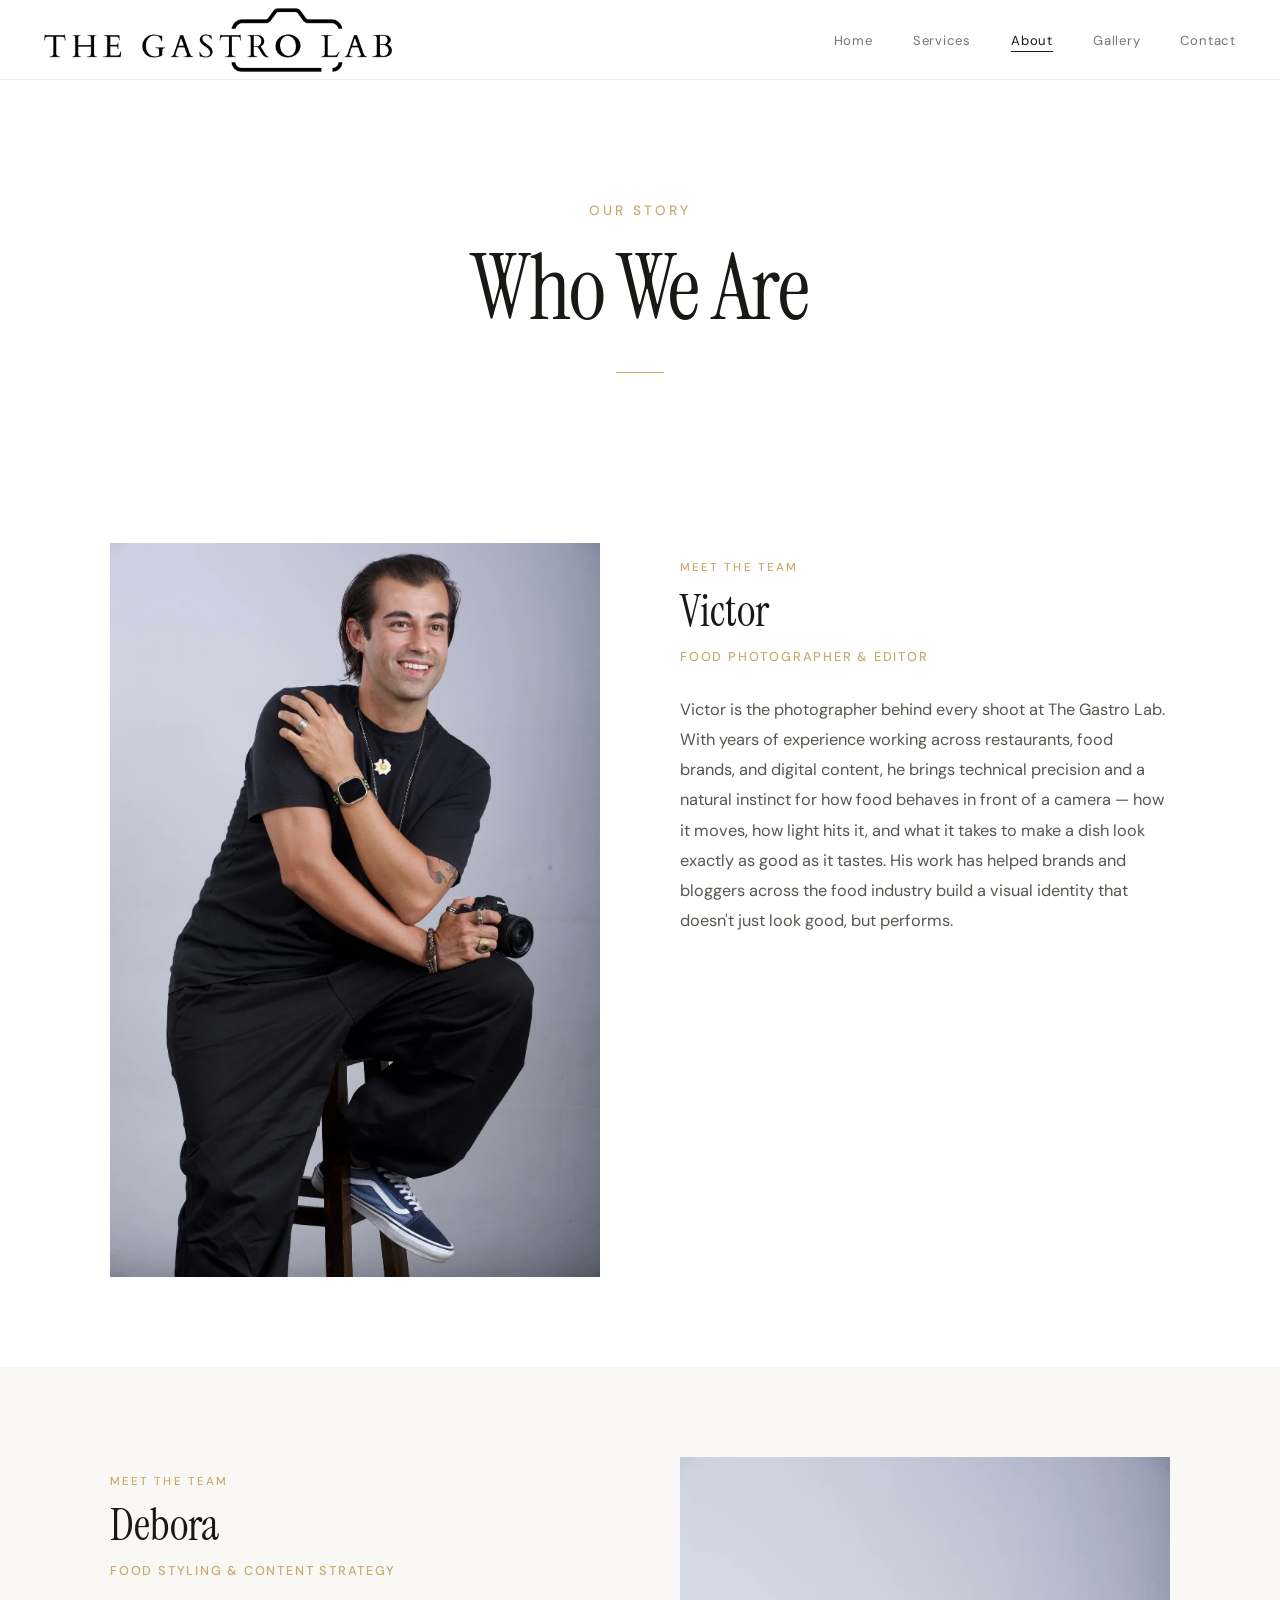
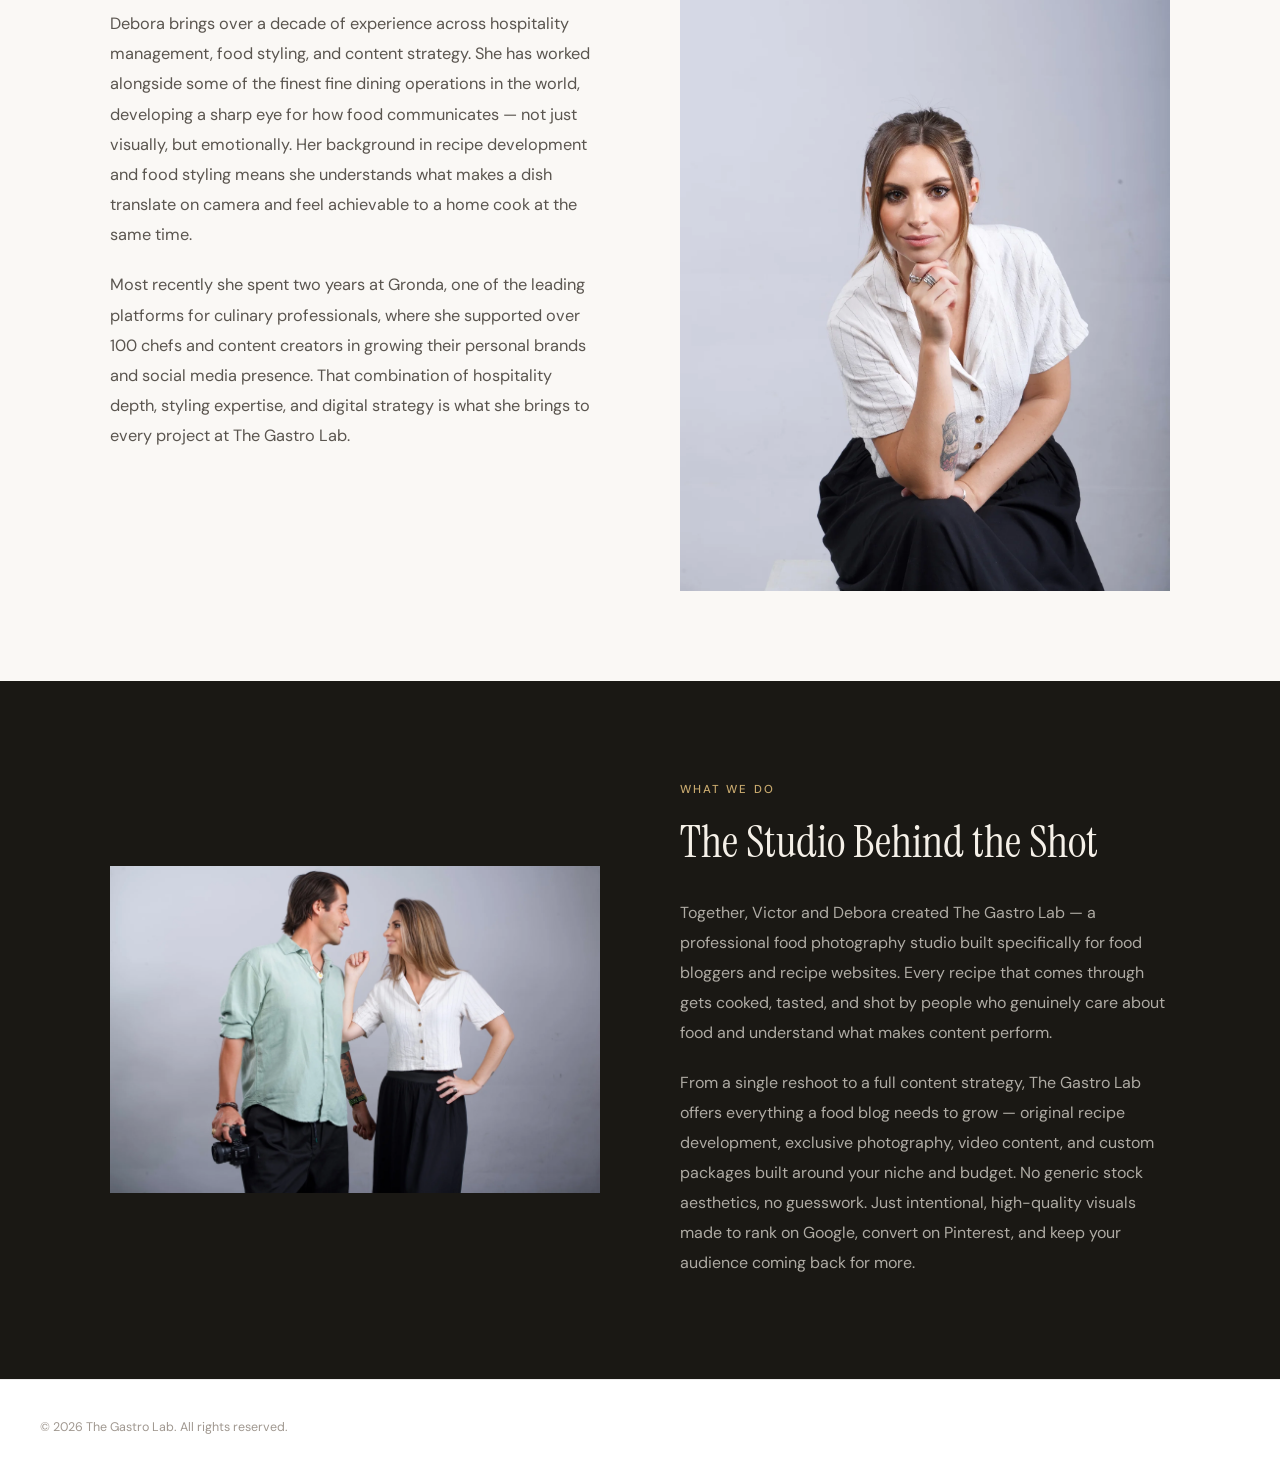
==== about.html @ 2f60ad84 "first deploy" ====
<!DOCTYPE html>
<html lang="en">
<head>
  <meta charset="UTF-8">
  <meta name="viewport" content="width=device-width, initial-scale=1.0">
  <title>About — The Gastro Lab</title>
  <meta name="description" content="Victor and Debora — the creative duo behind The Gastro Lab. Professional food photography and content strategy for food bloggers.">
  <link rel="preconnect" href="https://fonts.googleapis.com">
  <link rel="preconnect" href="https://fonts.gstatic.com" crossorigin>
  <link href="https://fonts.googleapis.com/css2?family=Instrument+Serif:ital@0;1&family=DM+Sans:opsz,wght@9..40,300;9..40,400;9..40,500&display=swap" rel="stylesheet">
  <link rel="stylesheet" href="styles.css">
  <style>
    /* ── ABOUT PAGE OVERRIDES ── */
    body.page-about { background: #ffffff; }

    body.page-about nav {
      background: #ffffff;
      border-bottom-color: rgba(26,24,20,0.07);
    }
    body.page-about nav.scrolled { box-shadow: 0 2px 16px rgba(26,24,20,0.07); }
    body.page-about .nav-logo-img        { filter: brightness(0); }
    body.page-about .nav-links a         { color: rgba(26,24,20,0.6); }
    body.page-about .nav-links a:hover,
    body.page-about .nav-links a.active  { color: #1a1814; }
    body.page-about .nav-links a::after  { background: #1a1814; }
    body.page-about .nav-toggle span     { background: #1a1814; }

    @media (max-width: 768px) {
      body.page-about .nav-links.open { background: rgba(10,10,10,0.97); }
      body.page-about .nav-links.open a { color: rgba(245,240,232,0.8); }
      body.page-about .nav-links.open a:hover,
      body.page-about .nav-links.open a.active { color: #fff; }
    }

    /* ── PAGE TITLE ── */
    .about-hero-section {
      padding: 120px 28px 80px;
      background: #ffffff;
      text-align: center;
    }
    .about-hero-section .label {
      font-size: 0.85rem;
      letter-spacing: 0.22em;
      margin-bottom: 20px;
      display: block;
    }
    .about-hero-section h1 {
      font-size: clamp(3.2rem, 7vw, 6rem);
      color: #1a1814;
      line-height: 1.05;
      letter-spacing: -0.02em;
    }
    .about-hero-divider {
      width: 48px;
      height: 1px;
      background: var(--gold);
      margin: 36px auto 0;
    }

    /* ── BIO SECTIONS ── */
    .bio-section {
      padding: 90px 28px;
      background: #ffffff;
    }
    .bio-section--alt { background: #faf8f5; }

    .bio-inner {
      max-width: 1060px;
      margin: 0 auto;
      display: grid;
      grid-template-columns: 1fr 1fr;
      gap: 80px;
      align-items: start;
    }
    .bio-inner--rev .bio-img  { order: 2; }
    .bio-inner--rev .bio-text { order: 1; }

    /* Image: natural aspect ratio, no forced height */
    .bio-img { position: relative; }
    .bio-img img {
      width: 100%;
      height: auto;
      display: block;
      object-fit: contain;
    }
    .bio-img-accent {
      position: absolute;
      bottom: -14px;
      right: -14px;
      width: 55%;
      height: 55%;
      border: 1px solid rgba(200,169,110,0.22);
      pointer-events: none;
      z-index: -1;
    }
    .bio-inner--rev .bio-img .bio-img-accent { right: auto; left: -14px; }

    /* Text */
    .bio-text { padding-top: 16px; }
    .bio-text .label { display: block; margin-bottom: 10px; }
    .bio-text h2 {
      font-size: clamp(2rem, 3.5vw, 3rem);
      color: #1a1814;
      margin-bottom: 10px;
      line-height: 1.1;
    }
    .bio-text .bio-role {
      font-size: 0.8rem;
      font-weight: 500;
      letter-spacing: 0.14em;
      text-transform: uppercase;
      color: var(--gold);
      margin-bottom: 28px;
      display: block;
    }
    .bio-text p {
      color: #5a554f;
      font-size: 1.02rem;
      line-height: 1.85;
    }
    .bio-text p + p { margin-top: 20px; }

    /* ── GASTRO LAB SECTION ── */
    .gastrolab-section {
      padding: 100px 28px;
      background: #1a1814;
    }
    .gastrolab-inner {
      max-width: 1060px;
      margin: 0 auto;
      display: grid;
      grid-template-columns: 1fr 1fr;
      gap: 80px;
      align-items: center;
    }
    .gastrolab-img img {
      width: 100%;
      height: auto;
      display: block;
      object-fit: contain;
    }
    .gastrolab-text .label {
      color: var(--gold);
      display: block;
      margin-bottom: 18px;
    }
    .gastrolab-text h2 {
      font-size: clamp(2rem, 3.5vw, 3rem);
      color: #f5f0e8;
      line-height: 1.12;
      margin-bottom: 30px;
    }
    .gastrolab-text p {
      color: rgba(245,240,232,0.68);
      font-size: 1rem;
      line-height: 1.88;
    }
    .gastrolab-text p + p { margin-top: 20px; }

    /* Footer on white page */
    body.page-about footer {
      background: #ffffff;
      border-top-color: rgba(26,24,20,0.08);
    }
    body.page-about .footer-copy { color: #a09890; }
    body.page-about .footer-ig   { color: #8a7e72; }
    body.page-about .footer-ig:hover { color: var(--gold); }

    /* ── RESPONSIVE ── */
    @media (max-width: 900px) {
      .bio-inner { gap: 52px; }
      .gastrolab-inner { gap: 52px; }
    }
    @media (max-width: 768px) {
      .bio-inner,
      .bio-inner--rev,
      .gastrolab-inner {
        grid-template-columns: 1fr;
        gap: 36px;
      }
      .bio-inner--rev .bio-img  { order: unset; }
      .bio-inner--rev .bio-text { order: unset; }
      .bio-img-accent { display: none; }
      .bio-text { padding-top: 0; }
      .bio-section,
      .gastrolab-section { padding: 64px 28px; }
      .about-hero-section { padding: 90px 28px 60px; }
    }
  </style>
</head>
<body class="page-about">

  <!-- NAV -->
  <nav id="navbar">
    <a href="index.html" class="nav-logo"><img src="images/logo.webp" alt="The Gastro Lab" class="nav-logo-img"></a>
    <ul class="nav-links" id="navLinks">
      <li><a href="index.html">Home</a></li>
      <li><a href="services.html">Services</a></li>
      <li><a href="about.html" class="active">About</a></li>
      <li><a href="gallery.html">Gallery</a></li>
      <li><a href="index.html#contact">Contact</a></li>
    </ul>
    <button class="nav-toggle" id="navToggle" aria-label="Open menu">
      <span></span><span></span><span></span>
    </button>
  </nav>

  <!-- PAGE TITLE -->
  <section class="about-hero-section">
    <span class="label">Our Story</span>
    <h1>Who We Are</h1>
    <div class="about-hero-divider"></div>
  </section>

  <!-- VICTOR -->
  <section class="bio-section">
    <div class="bio-inner">
      <div class="bio-img">
        <img
          src="images/victor1.webp"
          alt="Victor — food photographer and editor at The Gastro Lab"
          loading="lazy"
        >
        <div class="bio-img-accent"></div>
      </div>
      <div class="bio-text">
        <span class="label">Meet the team</span>
        <h2>Victor</h2>
        <span class="bio-role">Food Photographer &amp; Editor</span>
        <p>Victor is the photographer behind every shoot at The Gastro Lab. With years of experience working across restaurants, food brands, and digital content, he brings technical precision and a natural instinct for how food behaves in front of a camera — how it moves, how light hits it, and what it takes to make a dish look exactly as good as it tastes. His work has helped brands and bloggers across the food industry build a visual identity that doesn't just look good, but performs.</p>
      </div>
    </div>
  </section>

  <!-- DEBORA -->
  <section class="bio-section bio-section--alt">
    <div class="bio-inner bio-inner--rev">
      <div class="bio-img">
        <img
          src="images/debora1.webp"
          alt="Debora — food styling and content strategy at The Gastro Lab"
          loading="lazy"
        >
        <div class="bio-img-accent"></div>
      </div>
      <div class="bio-text">
        <span class="label">Meet the team</span>
        <h2>Debora</h2>
        <span class="bio-role">Food Styling &amp; Content Strategy</span>
        <p>Debora brings over a decade of experience across hospitality management, food styling, and content strategy. She has worked alongside some of the finest fine dining operations in the world, developing a sharp eye for how food communicates — not just visually, but emotionally. Her background in recipe development and food styling means she understands what makes a dish translate on camera and feel achievable to a home cook at the same time.</p>
        <p>Most recently she spent two years at Gronda, one of the leading platforms for culinary professionals, where she supported over 100 chefs and content creators in growing their personal brands and social media presence. That combination of hospitality depth, styling expertise, and digital strategy is what she brings to every project at The Gastro Lab.</p>
      </div>
    </div>
  </section>

  <!-- WHAT IS THE GASTRO LAB -->
  <section class="gastrolab-section">
    <div class="gastrolab-inner">
      <div class="gastrolab-img">
        <img
          src="images/duo.webp"
          alt="Victor and Debora — The Gastro Lab"
          loading="lazy"
        >
      </div>
      <div class="gastrolab-text">
        <span class="label">What We Do</span>
        <h2>The Studio Behind the Shot</h2>
        <p>Together, Victor and Debora created The Gastro Lab — a professional food photography studio built specifically for food bloggers and recipe websites. Every recipe that comes through gets cooked, tasted, and shot by people who genuinely care about food and understand what makes content perform.</p>
        <p>From a single reshoot to a full content strategy, The Gastro Lab offers everything a food blog needs to grow — original recipe development, exclusive photography, video content, and custom packages built around your niche and budget. No generic stock aesthetics, no guesswork. Just intentional, high-quality visuals made to rank on Google, convert on Pinterest, and keep your audience coming back for more.</p>
      </div>
    </div>
  </section>

  <!-- FOOTER -->
  <footer>
    <div class="footer-inner">
      <p class="footer-copy">© 2026 The Gastro Lab. All rights reserved.</p>
    </div>
  </footer>

  <script src="main.js"></script>
</body>
</html>
---- styles.css ----
/* ============================================
   THE GASTRO LAB — STYLESHEET
   ============================================ */

/* — VARIABLES — */
:root {
  --bg-primary:   #0a0a0a;
  --bg-secondary: #111111;
  --bg-card:      #161616;
  --bg-card-h:    #1c1c1c;
  --text:         #f5f0e8;
  --text-muted:   #9a9485;
  --text-dim:     #5a554f;
  --gold:         #C8A96E;
  --gold-light:   #d4b87a;
  --gold-glow:    rgba(200,169,110,0.25);
  --border:       rgba(200,169,110,0.12);
  --border-mid:   rgba(200,169,110,0.3);
  --overlay:      rgba(10,10,10,0.62);
  --max-w:        1200px;
  --ease:         0.28s ease;
  --ease-slow:    0.55s ease;
}

/* — RESET — */
*,*::before,*::after { box-sizing: border-box; margin: 0; padding: 0; }
html { scroll-behavior: smooth; font-size: 16px; }
body {
  background: var(--bg-primary);
  color: var(--text);
  font-family: 'DM Sans', sans-serif;
  line-height: 1.6;
  -webkit-font-smoothing: antialiased;
  overflow-x: hidden;
}
img { display: block; max-width: 100%; }
a { color: inherit; text-decoration: none; }
ul { list-style: none; }
button { font-family: inherit; cursor: pointer; border: none; background: none; }

/* — TYPOGRAPHY — */
h1,h2,h3,h4 { font-family: 'Instrument Serif', serif; font-weight: 400; line-height: 1.15; }
h1 { font-size: clamp(2.6rem, 6vw, 5.2rem); }
h2 { font-size: clamp(2rem,   4vw, 3.6rem); }
h3 { font-size: clamp(1.5rem, 2.8vw, 2.2rem); }
h4 { font-size: clamp(1.15rem,1.8vw, 1.45rem); }
p  { color: var(--text-muted); line-height: 1.78; }

.label {
  font-family: 'DM Sans', sans-serif;
  font-size: 0.72rem;
  font-weight: 500;
  letter-spacing: 0.18em;
  text-transform: uppercase;
  color: var(--gold);
}

/* — LAYOUT — */
.container { max-width: var(--max-w); margin: 0 auto; padding: 0 28px; }
section { position: relative; }

/* — NAVIGATION — */
nav {
  position: sticky;
  top: 0;
  z-index: 200;
  padding: 0 44px;
  height: 80px;
  display: flex;
  align-items: center;
  justify-content: space-between;
  background: var(--bg-primary);
  border-bottom: 1px solid var(--border);
  transition: background var(--ease), box-shadow var(--ease);
}
nav.scrolled {
  box-shadow: 0 2px 24px rgba(0,0,0,0.18);
}

/* Light nav on homepage */
body.page-home nav {
  background: #fafaf8;
  border-bottom-color: rgba(26,24,20,0.07);
}
body.page-home nav.scrolled {
  box-shadow: 0 2px 16px rgba(26,24,20,0.07);
}

.nav-logo { z-index: 201; display: flex; align-items: center; }
.nav-logo-img {
  height: 64px;
  width: auto;
  display: block;
  filter: brightness(0) invert(1);
  transition: opacity var(--ease);
}
.nav-logo:hover .nav-logo-img { opacity: 0.75; }

/* Homepage: logo is dark (black) on light background */
body.page-home .nav-logo-img { filter: brightness(0); }

.nav-links {
  display: flex;
  align-items: center;
  gap: 40px;
}
.nav-links a {
  font-size: 0.82rem;
  font-weight: 400;
  letter-spacing: 0.06em;
  color: rgba(245,240,232,0.75);
  transition: color var(--ease);
  position: relative;
}
.nav-links a::after {
  content: '';
  position: absolute;
  bottom: -3px; left: 0;
  width: 0; height: 1px;
  background: var(--gold);
  transition: width var(--ease);
}
.nav-links a:hover,
.nav-links a.active { color: var(--text); }
.nav-links a:hover::after,
.nav-links a.active::after { width: 100%; }

/* Homepage nav links — dark text */
body.page-home .nav-links a          { color: rgba(26,24,20,0.6); }
body.page-home .nav-links a:hover,
body.page-home .nav-links a.active   { color: #1a1814; }
body.page-home .nav-links a::after   { background: #1a1814; }
body.page-home .nav-toggle span      { background: #1a1814; }

.nav-toggle {
  display: none;
  flex-direction: column;
  gap: 5px;
  z-index: 201;
  padding: 4px;
}
.nav-toggle span {
  display: block;
  width: 22px; height: 1.5px;
  background: var(--text);
  transition: var(--ease);
  transform-origin: center;
}
.nav-toggle.open span:nth-child(1) { transform: translateY(6.5px) rotate(45deg); }
.nav-toggle.open span:nth-child(2) { opacity: 0; transform: scaleX(0); }
.nav-toggle.open span:nth-child(3) { transform: translateY(-6.5px) rotate(-45deg); }

/* — BUTTONS — */
.btn {
  display: inline-block;
  padding: 14px 34px;
  font-family: 'DM Sans', sans-serif;
  font-size: 0.85rem;
  font-weight: 500;
  letter-spacing: 0.06em;
  border: 1px solid transparent;
  transition: all var(--ease);
  cursor: pointer;
  white-space: nowrap;
}
.btn-gold {
  background: var(--gold);
  color: var(--bg-primary);
  border-color: var(--gold);
}
.btn-gold:hover {
  background: var(--gold-light);
  border-color: var(--gold-light);
  box-shadow: 0 0 28px var(--gold-glow);
}
.btn-outline {
  background: transparent;
  color: var(--text);
  border-color: rgba(245,240,232,0.35);
}
.btn-outline:hover {
  border-color: var(--gold);
  color: var(--gold);
  box-shadow: 0 0 28px var(--gold-glow);
}

/* — FOOTER — */
footer {
  background: var(--bg-primary);
  border-top: 1px solid var(--border);
  padding: 36px 28px;
}
.footer-inner {
  max-width: var(--max-w);
  margin: 0 auto;
  display: flex;
  align-items: center;
  justify-content: space-between;
  flex-wrap: wrap;
  gap: 12px;
}
.footer-copy { font-size: 0.78rem; color: var(--text-dim); }
.footer-ig {
  font-size: 0.78rem;
  color: var(--text-muted);
  letter-spacing: 0.04em;
  transition: color var(--ease);
}
.footer-ig:hover { color: var(--gold); }

/* — HERO — */
.hero {
  height: 100vh;
  min-height: 620px;
  display: flex;
  align-items: center;
  justify-content: center;
  text-align: center;
  overflow: hidden;
}
.hero--short  { height: 62vh; min-height: 420px; }
.hero--medium { height: 74vh; min-height: 520px; }

.hero-bg {
  position: absolute;
  inset: 0;
  background: #1a1410 center/cover no-repeat;
  z-index: 0;
}
.hero-overlay {
  position: absolute;
  inset: 0;
  background: linear-gradient(
    180deg,
    rgba(10,10,10,0.38) 0%,
    rgba(10,10,10,0.58) 50%,
    rgba(10,10,10,0.82) 100%
  );
  z-index: 1;
}
/* Subtle film grain */
.hero-overlay::after {
  content: '';
  position: absolute;
  inset: 0;
  background-image: url("data:image/svg+xml,%3Csvg viewBox='0 0 256 256' xmlns='http://www.w3.org/2000/svg'%3E%3Cfilter id='n'%3E%3CfeTurbulence type='fractalNoise' baseFrequency='0.9' numOctaves='4' stitchTiles='stitch'/%3E%3C/filter%3E%3Crect width='100%25' height='100%25' filter='url(%23n)' opacity='0.04'/%3E%3C/svg%3E");
  background-size: 200px;
  opacity: 0.35;
  pointer-events: none;
}
.hero-content {
  position: relative;
  z-index: 2;
  max-width: 820px;
  padding: 0 28px;
}
.hero-content .label { margin-bottom: 22px; }
.hero-content h1 { color: var(--text); margin-bottom: 22px; }
.hero-subhead {
  font-size: clamp(1rem, 2.2vw, 1.18rem);
  color: rgba(245,240,232,0.72);
  max-width: 560px;
  margin: 0 auto 44px;
  line-height: 1.72;
}
.hero-btns {
  display: flex;
  gap: 16px;
  justify-content: center;
  flex-wrap: wrap;
}

/* Hero animations */
@keyframes fadeUp {
  from { opacity: 0; transform: translateY(22px); }
  to   { opacity: 1; transform: translateY(0); }
}
.hero-content .label   { animation: fadeUp 0.75s ease both; }
.hero-content h1       { animation: fadeUp 0.75s ease 0.14s both; }
.hero-subhead          { animation: fadeUp 0.75s ease 0.28s both; }
.hero-btns             { animation: fadeUp 0.75s ease 0.42s both; }

/* — HERO SPLIT (homepage) — */
.hero-split {
  display: grid;
  grid-template-columns: 1fr 1fr;
  background: #fafaf8;
  height: 100vh;
  min-height: 660px;
  text-align: left;
  align-items: stretch;
}

/* Override base hero flex centering for split layout */
.hero-split .hero-left {
  display: flex;
  align-items: center;
  padding: 120px 56px 80px 64px;
  position: relative;
}

.hero-left-inner {
  max-width: 500px;
}

.hero-split .hero-label {
  color: var(--gold);
  margin-bottom: 20px;
  animation: fadeUp 0.7s ease both;
}

.hero-split .hero-headline {
  color: #1a1814;
  font-size: clamp(2.2rem, 4vw, 4rem);
  line-height: 1.08;
  letter-spacing: -0.01em;
  margin-bottom: 26px;
  animation: fadeUp 0.7s ease 0.12s both;
}

.hero-split .hero-subhead {
  font-size: clamp(0.875rem, 1.4vw, 1rem);
  color: #6b6660;
  max-width: unset;
  margin: 0 0 44px;
  line-height: 1.8;
  animation: fadeUp 0.7s ease 0.24s both;
}

.hero-split .hero-btns {
  justify-content: flex-start;
  align-items: center;
  gap: 14px;
  animation: fadeUp 0.7s ease 0.36s both;
}

/* Buttons for light hero */
.btn-dark {
  background: #1a1814;
  color: #fafaf8;
  border: 1px solid #1a1814;
  padding: 14px 32px;
  font-family: 'DM Sans', sans-serif;
  font-size: 0.85rem;
  font-weight: 500;
  letter-spacing: 0.06em;
  display: inline-block;
  transition: background var(--ease), border-color var(--ease), box-shadow var(--ease);
  white-space: nowrap;
}
.btn-dark:hover {
  background: #2e2a25;
  border-color: #2e2a25;
  box-shadow: 0 6px 24px rgba(26,24,20,0.18);
}

.btn-dark-outline {
  background: transparent;
  color: #1a1814;
  border: 1px solid rgba(26,24,20,0.4);
  padding: 14px 32px;
  font-family: 'DM Sans', sans-serif;
  font-size: 0.85rem;
  font-weight: 500;
  letter-spacing: 0.06em;
  display: inline-block;
  transition: border-color var(--ease), color var(--ease);
  white-space: nowrap;
}
.btn-dark-outline:hover {
  border-color: #1a1814;
  color: #1a1814;
}

.btn-text-link {
  font-family: 'DM Sans', sans-serif;
  font-size: 0.82rem;
  font-weight: 500;
  letter-spacing: 0.06em;
  color: #8a7e72;
  padding: 14px 4px;
  border-bottom: 1px solid rgba(138,126,114,0.35);
  display: inline-block;
  transition: color var(--ease), border-color var(--ease);
  white-space: nowrap;
}
.btn-text-link:hover {
  color: #1a1814;
  border-color: #1a1814;
}

/* Image grid — right side */
.hero-right {
  position: relative;
  overflow: hidden;
  height: 100%;
}

.hero-img-grid {
  display: grid;
  grid-template-columns: 1fr 1fr;
  grid-template-rows: 1fr 1fr;
  gap: 5px;
  height: 100%;
  width: 100%;
  background: #fafaf8;
}

.hero-img-cell {
  overflow: hidden;
  background: #ede9e3;
  animation: heroImgIn 0.9s ease calc(0.1s + var(--i) * 0.1s) both;
}

.hero-img-cell img {
  width: 100%;
  height: 100%;
  object-fit: cover;
  transition: transform 0.8s cubic-bezier(0.25, 0.46, 0.45, 0.94);
  display: block;
}
.hero-img-cell:hover img { transform: scale(1.04); }

@keyframes heroImgIn {
  from { opacity: 0; transform: scale(1.04); }
  to   { opacity: 1; transform: scale(1); }
}

/* Nav on light hero — keep text readable */

/* — SECTION HEADER — */
.section-header {
  text-align: center;
  margin-bottom: 64px;
}
.section-header .label { margin-bottom: 14px; }
.section-header h2 { color: var(--text); }

/* — SERVICES PREVIEW (index) — */
.services-preview {
  padding: 100px 28px;
  background: var(--bg-secondary);
}
.services-grid {
  max-width: var(--max-w);
  margin: 0 auto;
  display: grid;
  grid-template-columns: repeat(4, 1fr);
  gap: 1px;
  background: var(--border);
  border: 1px solid var(--border);
}
.svc-card {
  background: var(--bg-card);
  padding: 40px 30px;
  border-top: 2px solid var(--gold);
  display: flex;
  flex-direction: column;
  transition: background var(--ease), box-shadow var(--ease);
}
.svc-card:hover {
  background: var(--bg-card-h);
  box-shadow: inset 0 0 40px rgba(200,169,110,0.04), 0 0 40px rgba(200,169,110,0.06);
}
.svc-icon { width: 38px; height: 38px; color: var(--gold); margin-bottom: 26px; flex-shrink: 0; }
.svc-card h4 { color: var(--text); margin-bottom: 12px; }
.svc-card p  { font-size: 0.88rem; flex-grow: 1; margin-bottom: 20px; }
.svc-card-link {
  display: inline-block;
  font-size: 0.75rem;
  font-weight: 500;
  letter-spacing: 0.1em;
  text-transform: uppercase;
  color: var(--gold);
  border-bottom: 1px solid rgba(200,169,110,0.35);
  padding-bottom: 3px;
  margin-top: auto;
  transition: border-color var(--ease), letter-spacing var(--ease);
}
.svc-card-link:hover {
  border-color: var(--gold);
  letter-spacing: 0.16em;
}
body.page-home .svc-card-link { color: var(--gold); border-bottom-color: rgba(200,169,110,0.35); }
.svc-price {
  font-size: 0.72rem;
  font-weight: 600;
  letter-spacing: 0.12em;
  text-transform: uppercase;
  color: var(--gold);
  border-top: 1px solid var(--border);
  padding-top: 20px;
  margin-top: auto;
}

/* — PORTFOLIO STRIP — */
.portfolio-section {
  padding: 90px 0;
  background: var(--bg-primary);
}
.portfolio-section .section-header { padding: 0 28px; margin-bottom: 44px; }
.portfolio-strip {
  display: flex;
  gap: 10px;
  overflow-x: auto;
  scroll-snap-type: x mandatory;
  scrollbar-width: none;
  -ms-overflow-style: none;
  padding: 0 28px 4px;
  cursor: grab;
  touch-action: pan-x;
  -webkit-overflow-scrolling: touch;
}
.portfolio-strip::-webkit-scrollbar { display: none; }
.portfolio-strip.dragging { cursor: grabbing; user-select: none; }
.portfolio-item {
  flex: 0 0 auto;
  width: 290px;
  height: 406px;
  scroll-snap-align: start;
  overflow: hidden;
  background: var(--bg-card);
}
.portfolio-item img {
  width: 100%; height: 100%;
  object-fit: cover;
  transition: transform var(--ease-slow);
}
.portfolio-item:hover img { transform: scale(1.05); }

/* — BLOG / SUBSTACK SECTION — */
.blog-section {
  padding: 100px 28px;
  background: var(--bg-secondary);
}
.blog-grid {
  max-width: var(--max-w);
  margin: 0 auto;
  display: grid;
  grid-template-columns: repeat(3,1fr);
  gap: 24px;
}
.blog-card {
  background: var(--bg-card);
  border: 1px solid var(--border);
  overflow: hidden;
  transition: border-color var(--ease), box-shadow var(--ease), transform var(--ease);
}
.blog-card:hover {
  border-color: var(--border-mid);
  box-shadow: 0 12px 40px rgba(0,0,0,0.4);
  transform: translateY(-5px);
}
.blog-img {
  height: 210px;
  overflow: hidden;
  background: var(--bg-card);
}
.blog-img img { width: 100%; height: 100%; object-fit: cover; transition: transform var(--ease-slow); }
.blog-card:hover .blog-img img { transform: scale(1.05); }
.blog-body { padding: 26px; }
.blog-body .label { margin-bottom: 10px; }
.blog-body h4 { color: var(--text); margin-bottom: 12px; line-height: 1.4; }
.blog-body p  { font-size: 0.875rem; margin-bottom: 22px; }
.read-more {
  font-size: 0.82rem;
  font-weight: 500;
  color: var(--gold);
  letter-spacing: 0.04em;
  transition: letter-spacing var(--ease);
}
.read-more:hover { letter-spacing: 0.1em; }

/* — CONTACT SECTION — */
.contact-section {
  padding: 110px 28px;
  background: var(--bg-primary);
  border-top: 1px solid var(--border);
}
.contact-wrap {
  max-width: 620px;
  margin: 0 auto;
  text-align: center;
}
.contact-wrap h2  { color: var(--text); margin-bottom: 14px; }
.contact-wrap > p { margin-bottom: 52px; }
.contact-form { text-align: left; }
.form-row { margin-bottom: 20px; }
.form-row label {
  display: block;
  font-size: 0.72rem;
  font-weight: 500;
  letter-spacing: 0.14em;
  text-transform: uppercase;
  color: var(--text-muted);
  margin-bottom: 8px;
}
.form-row input,
.form-row select,
.form-row textarea {
  width: 100%;
  background: var(--bg-card);
  border: 1px solid var(--border);
  color: var(--text);
  font-family: 'DM Sans', sans-serif;
  font-size: 0.95rem;
  padding: 13px 16px;
  outline: none;
  -webkit-appearance: none;
  transition: border-color var(--ease), box-shadow var(--ease);
}
.form-row input::placeholder,
.form-row textarea::placeholder { color: var(--text-dim); }
.form-row input:focus,
.form-row select:focus,
.form-row textarea:focus {
  border-color: var(--gold);
  box-shadow: 0 0 0 3px var(--gold-glow);
}
.form-row select {
  cursor: pointer;
  background-image: url("data:image/svg+xml,%3Csvg xmlns='http://www.w3.org/2000/svg' width='12' height='7' viewBox='0 0 12 7'%3E%3Cpath d='M1 1l5 5 5-5' stroke='%23C8A96E' stroke-width='1.5' fill='none' stroke-linecap='round' stroke-linejoin='round'/%3E%3C/svg%3E");
  background-repeat: no-repeat;
  background-position: right 16px center;
  padding-right: 44px;
}
.form-row select option { background: var(--bg-card); }
.form-row textarea { resize: vertical; min-height: 140px; }
.btn-submit { width: 100%; padding: 16px; margin-top: 4px; }
.contact-email {
  margin-top: 30px;
  font-size: 0.78rem;
  color: var(--text-dim);
  letter-spacing: 0.06em;
}

/* — ABOUT INTRO — */
.about-intro {
  padding: 110px 28px;
  background: var(--bg-primary);
}
.about-grid {
  max-width: var(--max-w);
  margin: 0 auto;
  display: grid;
  grid-template-columns: 1fr 1fr;
  gap: 88px;
  align-items: center;
}
.about-img-wrap { position: relative; }
.about-img-wrap img { width: 100%; aspect-ratio: 3/4; object-fit: cover; }
.about-img-wrap::after {
  content: '';
  position: absolute;
  bottom: -18px; right: -18px;
  width: 70%; height: 70%;
  border: 1px solid var(--border);
  z-index: -1;
  pointer-events: none;
}
.about-text .label { margin-bottom: 14px; }
.about-text h3  { color: var(--text); margin-bottom: 24px; }
.about-text p   { font-size: 1.04rem; line-height: 1.82; }

/* — EXPERIENCE SECTION (about) — */
.experience-section {
  padding: 100px 28px;
  background: var(--bg-secondary);
}
.exp-grid {
  max-width: var(--max-w);
  margin: 0 auto;
  display: grid;
  grid-template-columns: repeat(3,1fr);
  gap: 32px;
}
.exp-item {
  padding: 44px 36px;
  border: 1px solid var(--border);
  transition: border-color var(--ease), box-shadow var(--ease);
}
.exp-item:hover {
  border-color: var(--border-mid);
  box-shadow: 0 0 40px rgba(200,169,110,0.06);
}
.exp-num {
  font-family: 'Instrument Serif', serif;
  font-size: 3.2rem;
  color: var(--gold);
  opacity: 0.75;
  line-height: 1;
  margin-bottom: 18px;
}
.exp-item h4 { color: var(--text); margin-bottom: 12px; }

/* — SERVICES PAGE: service sections — */
.service-section {
  padding: 100px 0;
  border-bottom: 1px solid var(--border);
  background: var(--bg-primary);
}
.service-section:nth-child(even) { background: var(--bg-secondary); }
.service-layout {
  max-width: var(--max-w);
  margin: 0 auto;
  padding: 0 28px;
  display: grid;
  grid-template-columns: 1fr 1fr;
  gap: 88px;
  align-items: center;
}
.service-layout--rev .svc-img  { order: 2; }
.service-layout--rev .svc-text { order: 1; }

.svc-img {
  overflow: hidden;
  background: var(--bg-card);
}
.svc-img img {
  width: 100%;
  aspect-ratio: 4/5;
  object-fit: cover;
  transition: transform var(--ease-slow);
}
.svc-img:hover img { transform: scale(1.03); }

.svc-badge {
  display: inline-block;
  font-size: 0.68rem;
  font-weight: 600;
  letter-spacing: 0.16em;
  text-transform: uppercase;
  color: var(--bg-primary);
  background: var(--gold);
  padding: 5px 12px;
  margin-bottom: 16px;
}
.svc-text .label { margin-bottom: 8px; }
.svc-text h3  { color: var(--text); margin-bottom: 22px; }
.svc-text > p { font-size: 1.04rem; line-height: 1.82; margin-bottom: 36px; }
.svc-includes-label {
  font-size: 0.72rem;
  font-weight: 500;
  letter-spacing: 0.14em;
  text-transform: uppercase;
  color: var(--text-muted);
  margin-bottom: 12px;
}
body.page-services .svc-includes-label { color: #8a7e72; }
.svc-includes { margin-bottom: 36px; }
.svc-includes li {
  font-size: 0.875rem;
  color: var(--text-muted);
  padding: 9px 0;
  border-bottom: 1px solid rgba(200,169,110,0.07);
  display: flex;
  align-items: center;
  gap: 12px;
}
.svc-includes li::before {
  content: '';
  width: 18px; height: 1px;
  background: var(--gold);
  flex-shrink: 0;
}
.svc-price-tag {
  font-size: 0.82rem;
  font-weight: 600;
  letter-spacing: 0.14em;
  text-transform: uppercase;
  color: var(--gold);
  padding: 20px 0;
  border-top: 1px solid var(--border);
  border-bottom: 1px solid var(--border);
}

/* ============================================
   SERVICES PAGE LIGHT THEME (body.page-services)
   ============================================ */
body.page-services { background: #fafaf8; }

body.page-services .svc-intro-section,
body.page-services .service-section,
body.page-services .how-section { background: #fafaf8; }

body.page-services .service-section:nth-child(even) { background: #f2efe9; }

/* Intro text */
body.page-services .svc-intro-lead  { color: #1a1814; }
body.page-services .svc-intro-sub   { color: #6b6660; }

/* Service layout text */
body.page-services .svc-text .label { color: var(--gold); }
body.page-services .svc-text h3     { color: #1a1814; }
body.page-services .svc-text > p    { color: #6b6660; }
body.page-services .svc-includes li { color: #6b6660; border-bottom-color: rgba(26,24,20,0.06); }
body.page-services .svc-includes li::before { background: var(--gold); }
body.page-services .svc-best-for    { color: #6b6660; }
body.page-services .svc-best-for strong { color: #1a1814; }
body.page-services .svc-badge       { background: var(--gold); color: #1a1814; }

/* How it works */
body.page-services .section-header h2  { color: #1a1814; }
body.page-services .section-header .label { color: var(--gold); }
body.page-services .how-grid           { background: rgba(26,24,20,0.05); border-color: rgba(26,24,20,0.05); }
body.page-services .how-step           { background: #ffffff; }
body.page-services .how-num            { color: var(--gold); opacity: 0.5; }
body.page-services .how-step h4        { color: #1a1814; }
body.page-services .how-step p         { color: #6b6660; }

/* CTA - keep dark for contrast */
body.page-services .cta-section { background: #1a1814; border-top-color: transparent; }
body.page-services .cta-section .label { color: var(--gold); }
body.page-services .cta-section h2  { color: #fafaf8; }
body.page-services .cta-body        { color: rgba(250,250,248,0.65); margin-bottom: 44px; }
.cta-btns { display: flex; gap: 16px; justify-content: center; flex-wrap: wrap; }
.cta-body { font-size: 1.05rem; line-height: 1.75; max-width: 480px; margin: 0 auto 44px; }

/* — SERVICES PAGE INTRO — */
.svc-intro-section {
  padding: 56px 28px 48px;
  background: var(--bg-primary);
  border-bottom: 1px solid var(--border);
}
.svc-intro-inner {
  max-width: 760px;
  margin: 0 auto;
  text-align: center;
}
.svc-intro-lead {
  font-family: 'Instrument Serif', serif;
  font-size: clamp(1.25rem, 2.2vw, 1.7rem);
  color: var(--text);
  line-height: 1.5;
  margin-bottom: 20px;
}
.svc-intro-sub {
  font-size: 1rem;
  color: var(--text-muted);
  line-height: 1.75;
}

/* Best for line */
.svc-best-for {
  font-size: 0.875rem;
  color: var(--text-muted);
  border-left: 2px solid var(--gold);
  padding-left: 14px;
  margin-bottom: 32px;
  line-height: 1.6;
}
.svc-best-for strong { color: var(--text); font-weight: 500; }

/* Remove price tags on services page */
.svc-price-tag { display: none; }

/* — HOW IT WORKS — */
.how-section {
  padding: 100px 28px;
  background: var(--bg-secondary);
}
.how-grid {
  max-width: var(--max-w);
  margin: 60px auto 0;
  display: grid;
  grid-template-columns: repeat(4,1fr);
  gap: 1px;
  background: var(--border);
  border: 1px solid var(--border);
}
.how-step {
  background: var(--bg-card);
  padding: 44px 32px;
}
.how-num {
  font-family: 'Instrument Serif', serif;
  font-size: 4.5rem;
  color: var(--gold);
  opacity: 0.22;
  line-height: 1;
  margin-bottom: 24px;
}
.how-step h4 { color: var(--text); font-size: 1.1rem; margin-bottom: 12px; }
.how-step p  { font-size: 0.875rem; }

/* — CTA SECTION — */
.cta-section {
  padding: 130px 28px;
  background: var(--bg-primary);
  border-top: 1px solid var(--border);
  text-align: center;
}
.cta-section h2 { color: var(--text); margin-bottom: 44px; }

/* — SUBSTACK SECTION — */
.substack-section {
  padding: 100px 28px;
  background: #fafaf8;
}
.substack-inner {
  max-width: var(--max-w);
  margin: 0 auto;
  display: grid;
  grid-template-columns: 1fr 1fr;
  gap: 80px;
  align-items: center;
}
.substack-text .label { margin-bottom: 18px; }
.substack-text h2 {
  color: #1a1814;
  font-size: clamp(1.7rem, 3vw, 2.8rem);
  margin-bottom: 20px;
  line-height: 1.15;
}
.substack-text > p {
  color: #6b6660;
  font-size: 1rem;
  margin-bottom: 36px;
  max-width: 400px;
}

/* Substack post card — matches the dark green aesthetic */
.substack-card {
  display: block;
  background: #2d4a3e;
  border-radius: 10px;
  padding: 40px 44px;
  text-decoration: none;
  transition: transform 0.28s ease, box-shadow 0.28s ease;
}
.substack-card:hover {
  transform: translateY(-4px);
  box-shadow: 0 20px 60px rgba(45,74,62,0.22);
}
.substack-card-title {
  font-family: 'Instrument Serif', serif;
  font-size: clamp(1.2rem, 2vw, 1.55rem);
  color: #ffffff;
  line-height: 1.3;
  margin-bottom: 20px;
}
.substack-card-excerpt {
  font-size: 0.9rem;
  color: rgba(255,255,255,0.72);
  line-height: 1.75;
  margin-bottom: 32px;
}
.substack-card-byline {
  font-size: 0.78rem;
  font-weight: 500;
  letter-spacing: 0.06em;
  color: rgba(255,255,255,0.5);
  text-transform: uppercase;
}

/* — COMMUNITY SECTION — */
.community-section {
  padding: 72px 28px;
  background: #f2efe9;
  border-top: 1px solid rgba(26,24,20,0.06);
  border-bottom: 1px solid rgba(26,24,20,0.06);
  text-align: center;
}
.community-inner {
  max-width: 580px;
  margin: 0 auto;
  display: flex;
  flex-direction: column;
  align-items: center;
  gap: 0;
}
.community-icon {
  width: 48px;
  height: 48px;
  color: var(--gold);
  margin-bottom: 20px;
}
.community-section .label { margin-bottom: 12px; }
.community-section h2 {
  color: #1a1814;
  font-size: clamp(1.6rem, 3vw, 2.4rem);
  margin-bottom: 18px;
}
.community-section p {
  color: #6b6660;
  font-size: 0.97rem;
  line-height: 1.78;
  max-width: 480px;
  margin-bottom: 36px;
}
.community-btn {
  font-size: 0.88rem;
  padding: 13px 36px;
}

/* ============================================
   HOMEPAGE LIGHT THEME  (body.page-home)
   ============================================ */

body.page-home .services-preview,
body.page-home .portfolio-section,
body.page-home .blog-section { background: #fafaf8; }

body.page-home .contact-section {
  background: #fafaf8;
  border-top-color: rgba(26,24,20,0.07);
}

/* Section headers */
body.page-home .section-header h2    { color: #1a1814; }
body.page-home .section-header .label { color: var(--gold); }

/* Services — 5 columns, white cards */
body.page-home .services-grid {
  grid-template-columns: repeat(5, 1fr);
  background: rgba(26,24,20,0.05);
  border-color: rgba(26,24,20,0.05);
}
body.page-home .svc-card {
  background: #ffffff;
  border-top: 2px solid var(--gold);
}
body.page-home .svc-card:hover {
  background: #faf7f2;
  box-shadow: 0 10px 40px rgba(26,24,20,0.06);
}
body.page-home .svc-card h4  { color: #1a1814; }
body.page-home .svc-card p   { color: #6b6660; }
body.page-home .svc-icon     { color: var(--gold); }
body.page-home .svc-price    { display: none; }

/* Portfolio strip */
body.page-home .portfolio-section .section-header h2 { color: #1a1814; }
body.page-home .portfolio-item { background: #e8e4df; }

/* Blog cards */
body.page-home .blog-card {
  background: #ffffff;
  border-color: rgba(26,24,20,0.06);
}
body.page-home .blog-card:hover {
  border-color: rgba(26,24,20,0.14);
  box-shadow: 0 8px 32px rgba(26,24,20,0.07);
}
body.page-home .blog-img         { background: #ede9e3; }
body.page-home .blog-body h4     { color: #1a1814; }
body.page-home .blog-body p      { color: #6b6660; }
body.page-home .blog-body .label { color: var(--gold); }

/* Contact form */
body.page-home .contact-wrap h2   { color: #1a1814; }
body.page-home .contact-wrap > p  { color: #6b6660; }
body.page-home .contact-section .label { color: var(--gold); }
body.page-home .form-row label    { color: #8a7e72; }
body.page-home .form-row input,
body.page-home .form-row select,
body.page-home .form-row textarea {
  background: #ffffff;
  border-color: rgba(26,24,20,0.12);
  color: #1a1814;
}
body.page-home .form-row input::placeholder,
body.page-home .form-row textarea::placeholder { color: #c0b9b0; }
body.page-home .form-row select option { background: #ffffff; color: #1a1814; }
body.page-home .form-row input:focus,
body.page-home .form-row select:focus,
body.page-home .form-row textarea:focus {
  border-color: var(--gold);
  box-shadow: 0 0 0 3px rgba(200,169,110,0.13);
}
body.page-home .btn-submit {
  background: #1a1814;
  color: #fafaf8;
  border-color: #1a1814;
}
body.page-home .btn-submit:hover {
  background: #2e2a25;
  border-color: #2e2a25;
  box-shadow: 0 4px 20px rgba(26,24,20,0.18);
}
body.page-home .contact-email { color: #aaa49c; }

/* — RESPONSIVE — */
@media (max-width: 1100px) {
  .hero-split .hero-left { padding: 120px 40px 80px 44px; }
}

@media (max-width: 1024px) {
  .services-grid { grid-template-columns: repeat(2,1fr); }
  .how-grid      { grid-template-columns: repeat(2,1fr); }
  .service-layout,
  .about-grid    { gap: 52px; }
  body.page-home .services-grid { grid-template-columns: repeat(3, 1fr); }
}

@media (max-width: 768px) {
  nav { padding: 0 24px; height: 68px; }

  .nav-toggle { display: flex; }
  .nav-links {
    display: none;
    position: fixed;
    inset: 0;
    background: rgba(10,10,10,0.97);
    flex-direction: column;
    align-items: center;
    justify-content: center;
    gap: 44px;
    z-index: 200;
  }
  .nav-links.open { display: flex; }
  .nav-links a { font-size: 1.35rem; }

  body.page-home .services-grid { grid-template-columns: repeat(2, 1fr); }

  /* Hero split stacks on mobile */
  .hero-split {
    grid-template-columns: 1fr;
    grid-template-rows: auto auto;
    height: auto;
    min-height: unset;
  }
  .hero-split .hero-left {
    padding: 110px 28px 52px;
    order: 1;
  }
  .hero-left-inner { max-width: 100%; }
  .hero-right {
    order: 2;
    height: 70vw;
    min-height: 320px;
  }
  .hero-split .hero-btns { gap: 12px; }

  .services-grid    { grid-template-columns: 1fr; }
  .blog-grid        { grid-template-columns: 1fr; }
  .exp-grid         { grid-template-columns: 1fr; }
  .about-grid       { grid-template-columns: 1fr; gap: 44px; }
  .about-img-wrap::after { display: none; }

  .service-layout {
    grid-template-columns: 1fr;
    gap: 40px;
    padding: 0 20px;
  }
  .service-layout--rev .svc-img  { order: unset; }
  .service-layout--rev .svc-text { order: unset; }

  .how-grid { grid-template-columns: 1fr; }

  .footer-inner { flex-direction: column; text-align: center; }
  .portfolio-item { width: 240px; height: 336px; }

  .substack-inner { grid-template-columns: 1fr; gap: 44px; }
  .substack-card { padding: 32px; }

  .services-preview,
  .portfolio-section,
  .substack-section,
  .contact-section,
  .about-intro,
  .experience-section,
  .service-section,
  .how-section,
  .cta-section { padding-top: 64px; padding-bottom: 64px; }
}

@media (max-width: 480px) {
  body.page-home .services-grid { grid-template-columns: 1fr; }
  .hero-btns { flex-direction: column; align-items: flex-start; }
  .hero-split .hero-btns { align-items: flex-start; }
  .btn { width: 100%; text-align: center; }
  .btn-dark, .btn-dark-outline { width: 100%; text-align: center; }
  .btn-text-link { width: auto; }
}
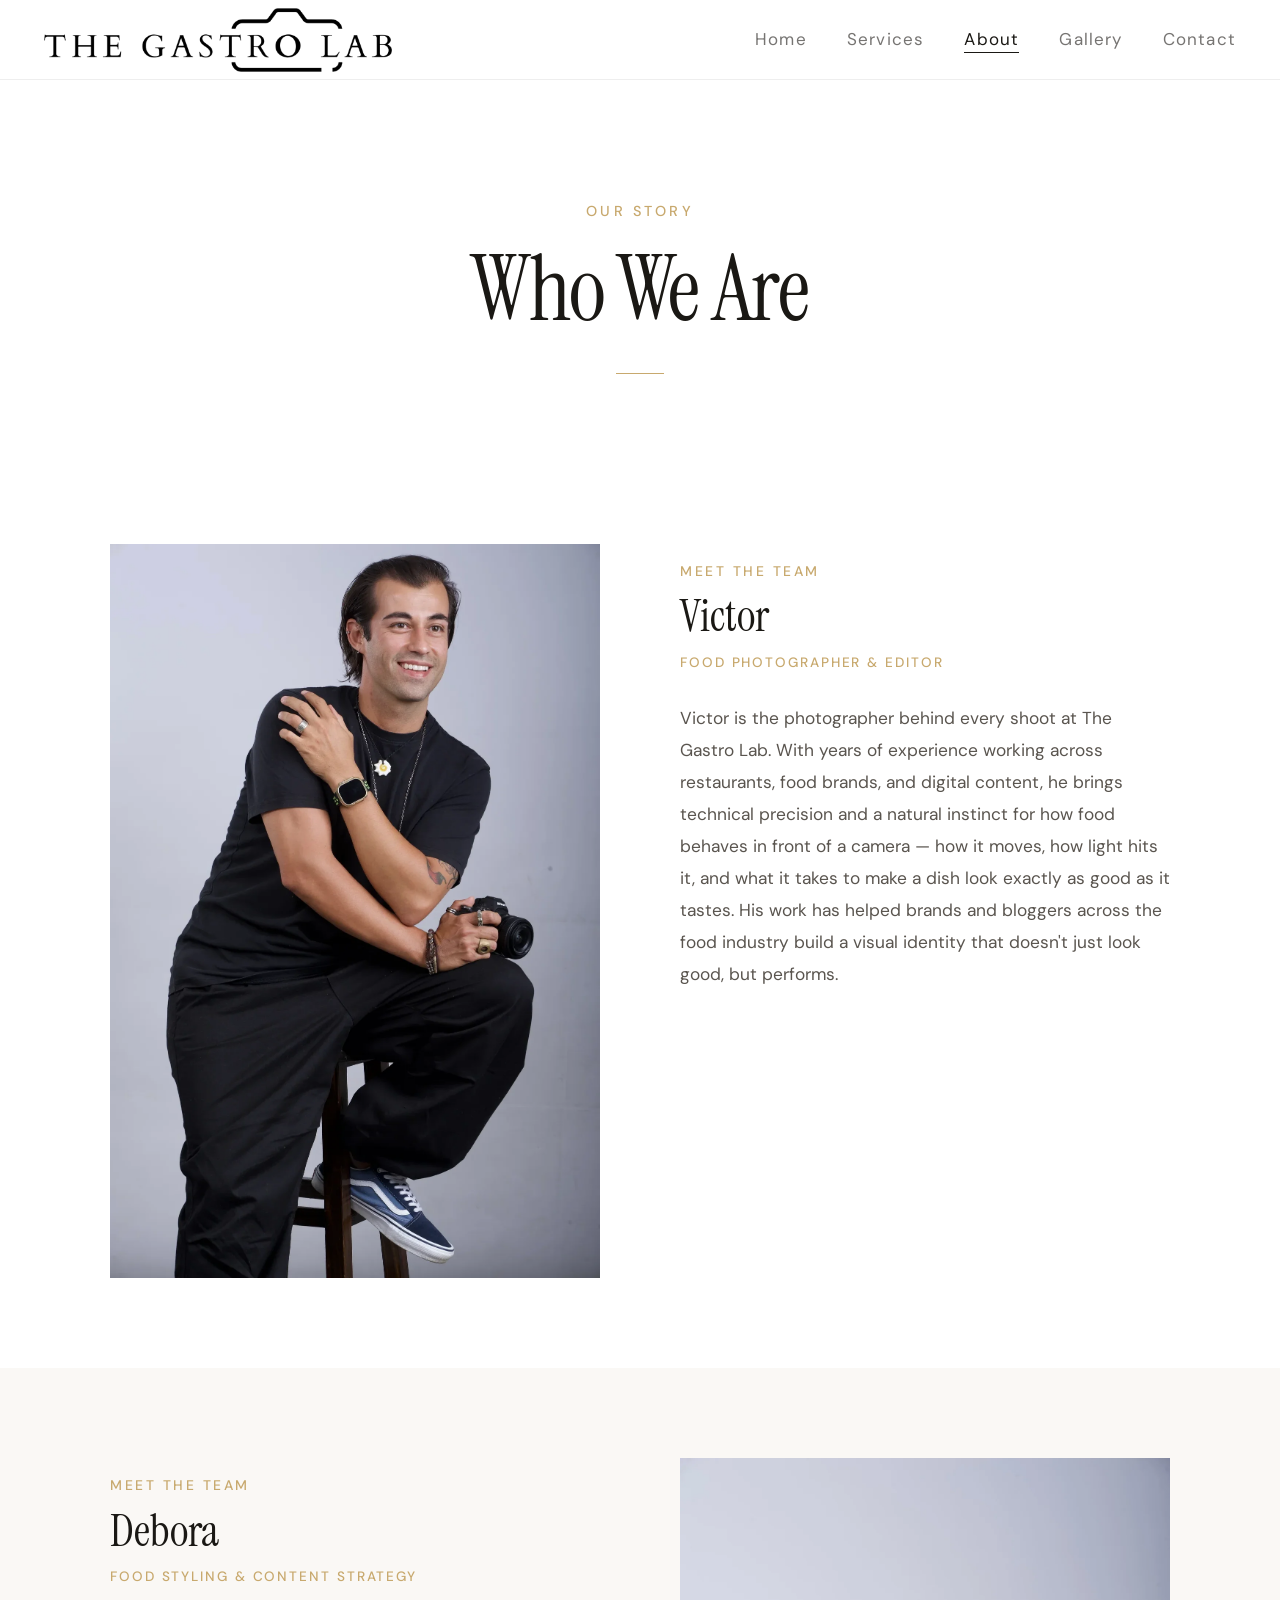
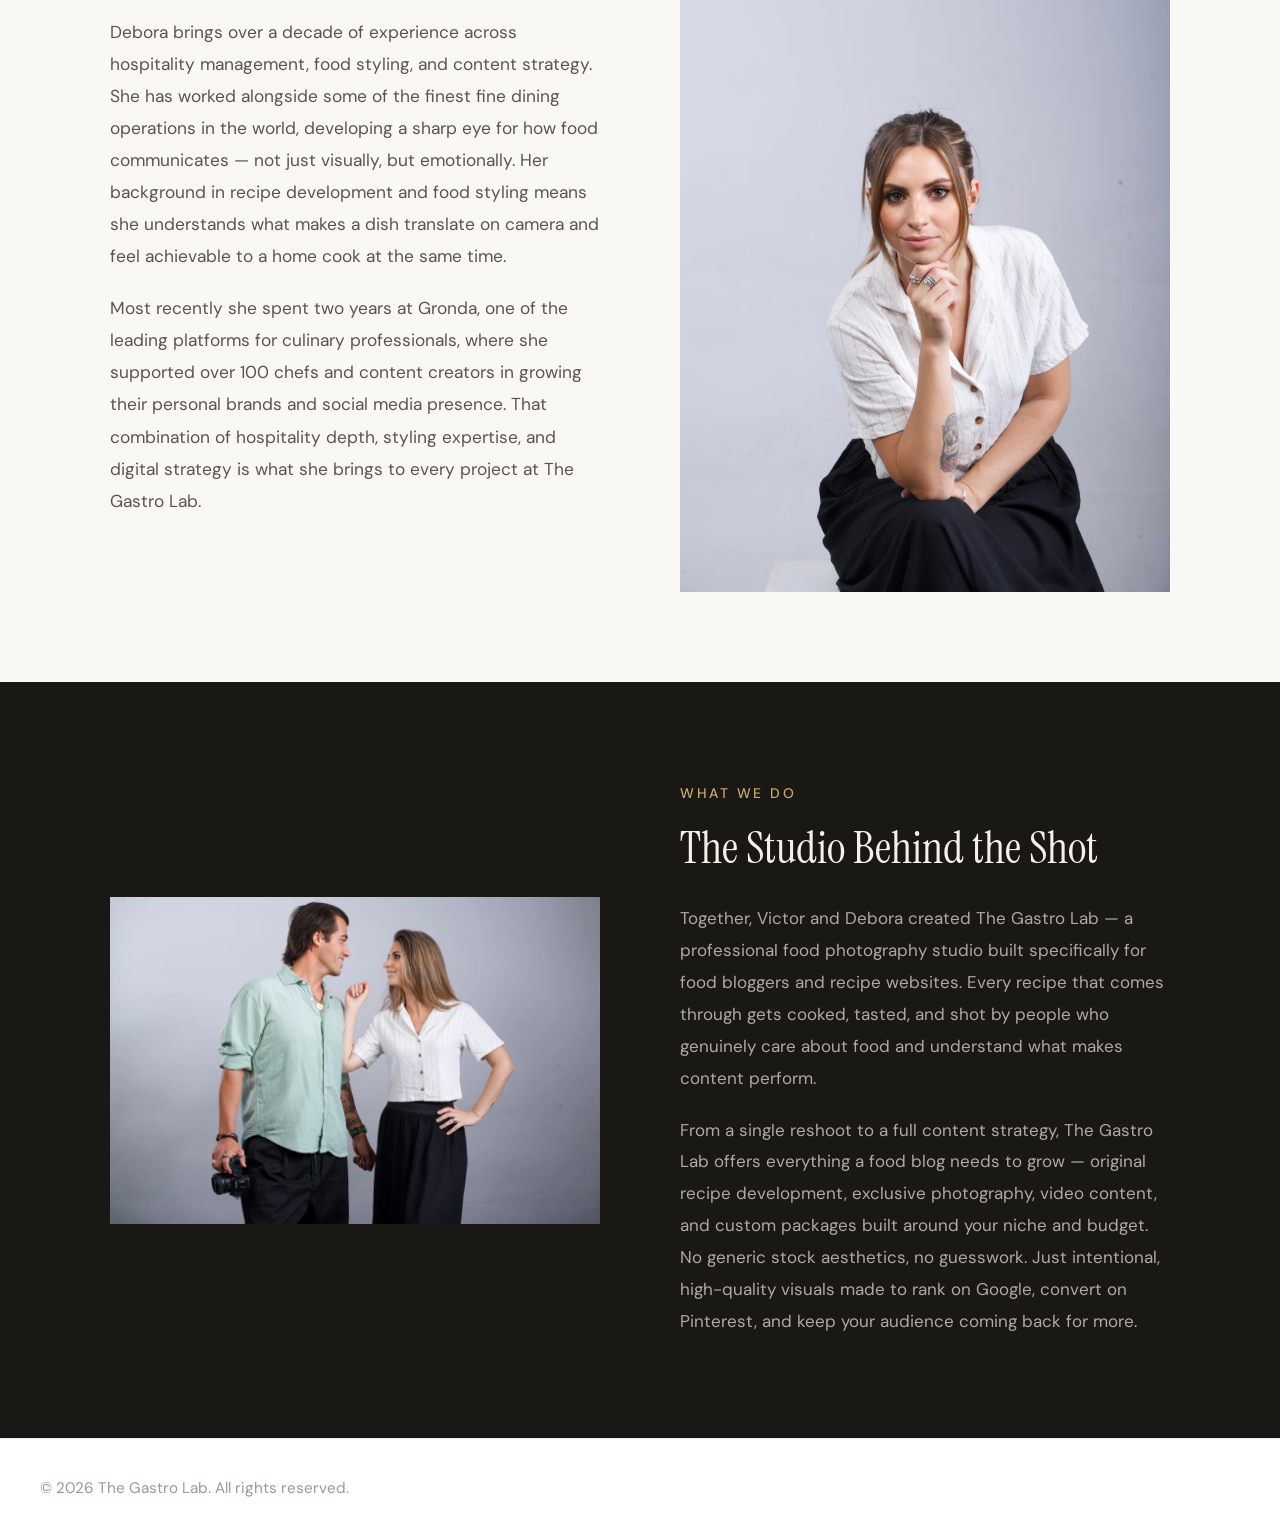
==== commit 4a005db2: "update Tue Apr 21 12:58:57 +07 2026" ====
--- a/about.html
+++ b/about.html
@@ -8,7 +8,7 @@
   <link rel="preconnect" href="https://fonts.googleapis.com">
   <link rel="preconnect" href="https://fonts.gstatic.com" crossorigin>
   <link href="https://fonts.googleapis.com/css2?family=Instrument+Serif:ital@0;1&family=DM+Sans:opsz,wght@9..40,300;9..40,400;9..40,500&display=swap" rel="stylesheet">
-  <link rel="stylesheet" href="styles.css">
+  <link rel="stylesheet" href="styles.css?v=2">
   <style>
     /* ── ABOUT PAGE OVERRIDES ── */
     body.page-about { background: #ffffff; }
--- a/styles.css
+++ b/styles.css
@@ -40,15 +40,15 @@
 
 /* — TYPOGRAPHY — */
 h1,h2,h3,h4 { font-family: 'Instrument Serif', serif; font-weight: 400; line-height: 1.15; }
-h1 { font-size: clamp(2.6rem, 6vw, 5.2rem); }
-h2 { font-size: clamp(2rem,   4vw, 3.6rem); }
-h3 { font-size: clamp(1.5rem, 2.8vw, 2.2rem); }
-h4 { font-size: clamp(1.15rem,1.8vw, 1.45rem); }
-p  { color: var(--text-muted); line-height: 1.78; }
+h1 { font-size: clamp(3.2rem, 6vw, 5.5rem); }
+h2 { font-size: clamp(2.4rem, 4vw, 4rem); }
+h3 { font-size: clamp(1.8rem, 3vw, 2.8rem); }
+h4 { font-size: clamp(1.3rem, 1.8vw, 1.7rem); }
+p  { color: var(--text-muted); line-height: 1.8; font-size: 1.08rem; }
 
 .label {
   font-family: 'DM Sans', sans-serif;
-  font-size: 0.72rem;
+  font-size: 0.82rem;
   font-weight: 500;
   letter-spacing: 0.18em;
   text-transform: uppercase;
@@ -1110,6 +1110,11 @@
   }
   .nav-links.open { display: flex; }
   .nav-links a { font-size: 1.35rem; }
+
+  /* Always show light text in the open mobile overlay, regardless of page theme */
+  .nav-links.open a                        { color: rgba(245,240,232,0.85) !important; }
+  .nav-links.open a:hover,
+  .nav-links.open a.active                 { color: #ffffff !important; }
 
   body.page-home .services-grid { grid-template-columns: repeat(2, 1fr); }
 
@@ -1173,3 +1178,59 @@
   .btn-dark, .btn-dark-outline { width: 100%; text-align: center; }
   .btn-text-link { width: auto; }
 }
+
+/* ── DESKTOP TYPOGRAPHY UPGRADE ── */
+@media (min-width: 769px) {
+  html { font-size: 17px; }
+
+  /* Nav */
+  .nav-links a { font-size: 1rem; letter-spacing: 0.07em; }
+
+  /* Hero */
+  .hero-content h1   { font-size: clamp(3.8rem, 6vw, 6rem); }
+  .hero-subhead      { font-size: 1.2rem; line-height: 1.75; }
+  .hero-split .hero-headline { font-size: clamp(2.8rem, 4.5vw, 4.5rem); }
+  .hero-split .hero-subhead  { font-size: 1.15rem; line-height: 1.82; }
+
+  /* Homepage service cards */
+  .svc-card h4 { font-size: 1.35rem; }
+  .svc-card p  { font-size: 1.05rem; line-height: 1.78; }
+
+  /* Services page intro */
+  .svc-intro-lead { font-size: clamp(1.6rem, 2.4vw, 2.2rem); line-height: 1.5; }
+  .svc-intro-sub  { font-size: 1.15rem; }
+
+  /* Service detail sections */
+  .svc-text > p        { font-size: 1.12rem; line-height: 1.85; }
+  .svc-includes li     { font-size: 1.05rem; }
+  .svc-best-for        { font-size: 1.05rem; }
+  .svc-includes-label  { font-size: 0.85rem; }
+
+  /* How it works */
+  .how-step h4 { font-size: 1.25rem; }
+  .how-step p  { font-size: 1.05rem; }
+
+  /* About page */
+  .bio-text p        { font-size: 1.12rem; line-height: 1.88; }
+  .gastrolab-text p  { font-size: 1.12rem; line-height: 1.88; }
+
+  /* Experience section */
+  .exp-item h4 { font-size: 1.3rem; }
+  .exp-item p  { font-size: 1.05rem; }
+
+  /* Contact form */
+  .form-row label { font-size: 0.82rem; }
+  .form-row input,
+  .form-row select,
+  .form-row textarea { font-size: 1.05rem; }
+
+  /* Blog / Substack cards */
+  .blog-body h4 { font-size: 1.25rem; }
+  .blog-body p  { font-size: 1rem; }
+
+  /* Section labels */
+  .section-header .label { font-size: 0.85rem; }
+
+  /* Footer */
+  .footer-copy { font-size: 0.9rem; }
+}
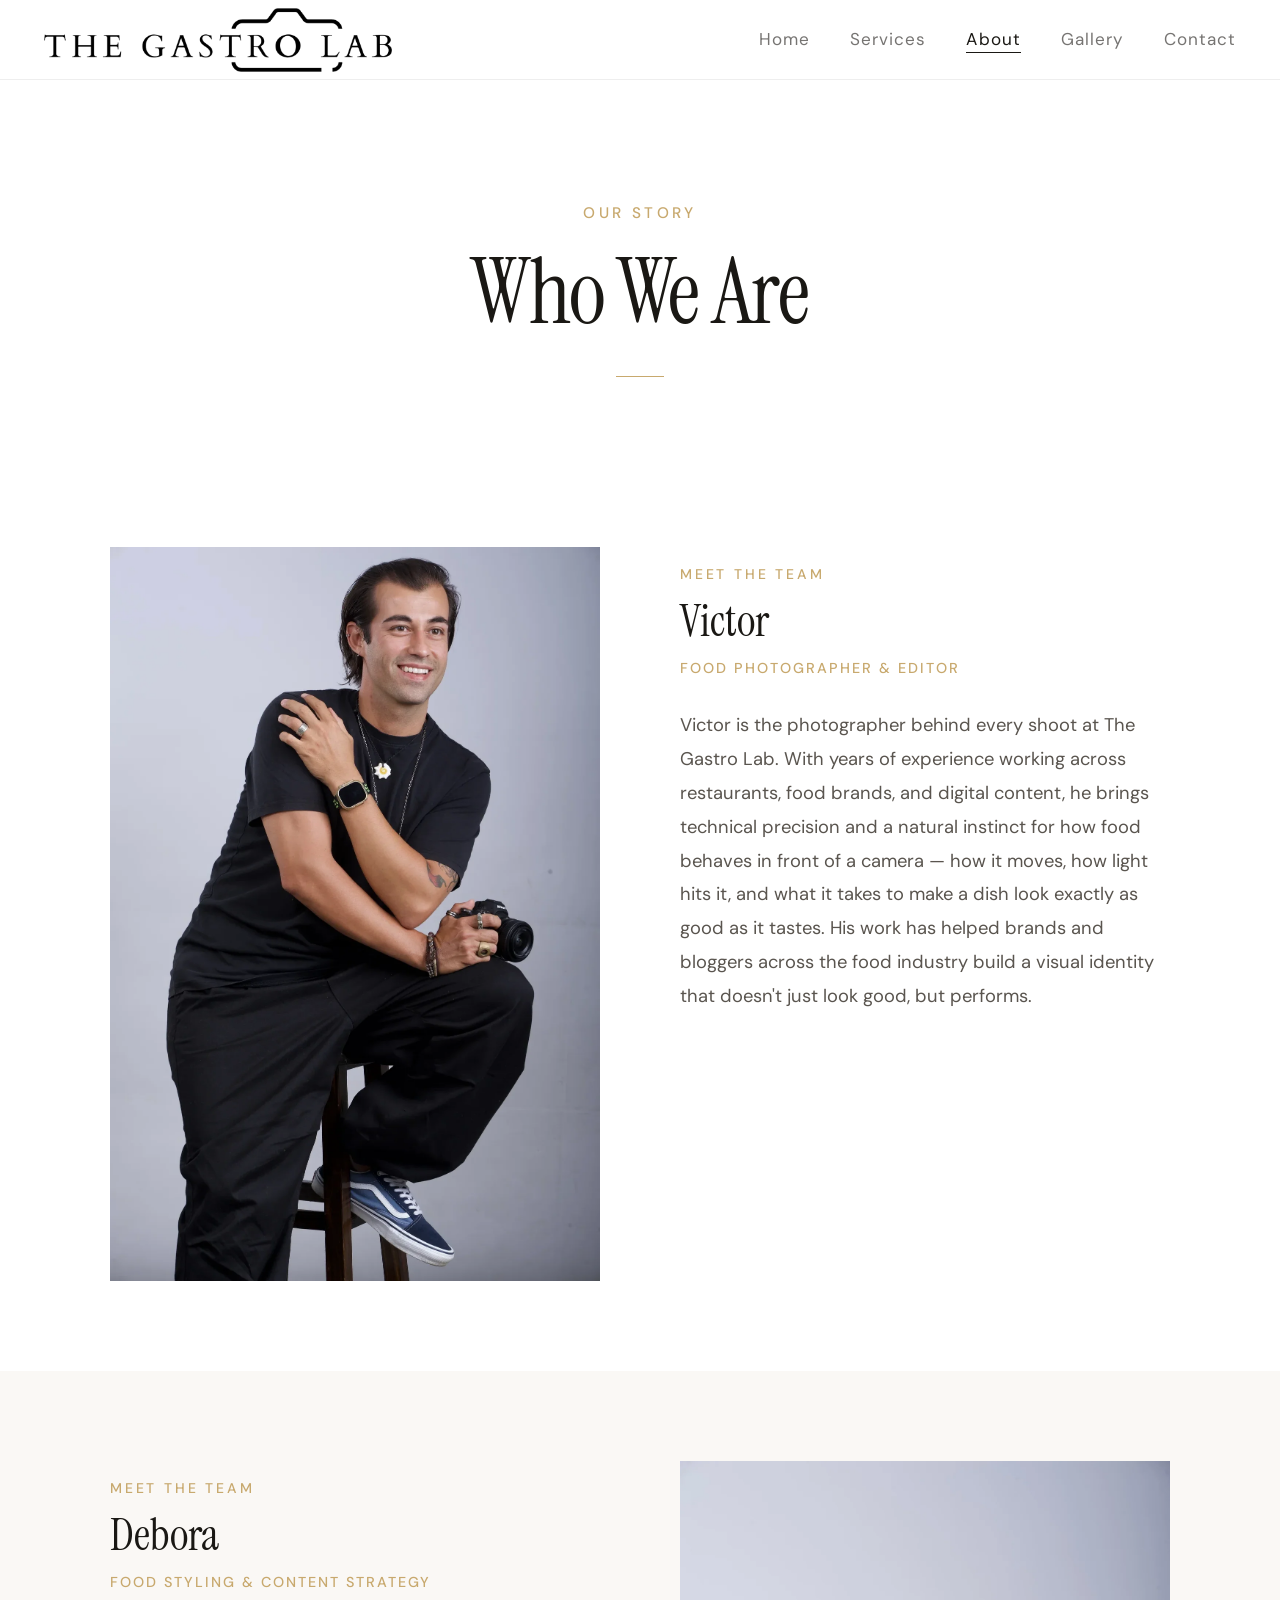
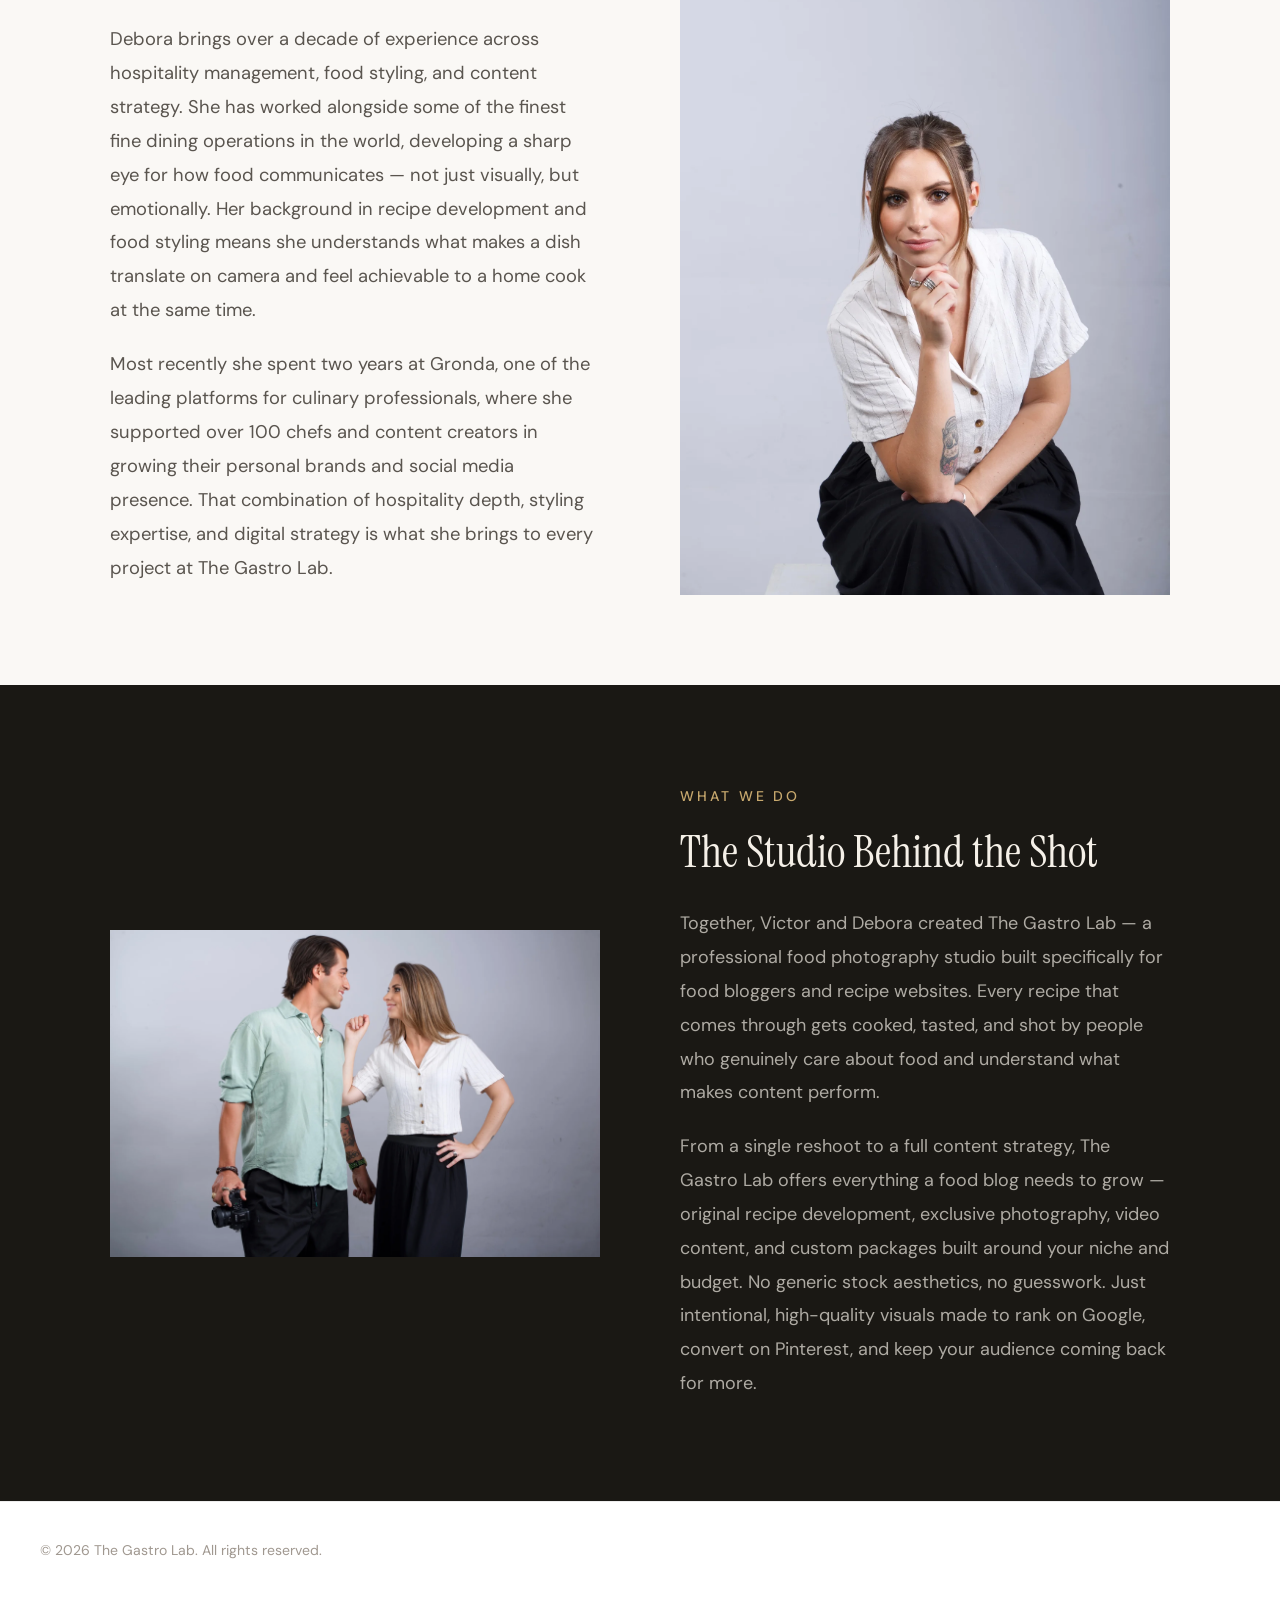
==== commit f4306950: "rename CSS to styles-v3.css to force CDN cache bust" ====
--- a/about.html
+++ b/about.html
@@ -8,7 +8,7 @@
   <link rel="preconnect" href="https://fonts.googleapis.com">
   <link rel="preconnect" href="https://fonts.gstatic.com" crossorigin>
   <link href="https://fonts.googleapis.com/css2?family=Instrument+Serif:ital@0;1&family=DM+Sans:opsz,wght@9..40,300;9..40,400;9..40,500&display=swap" rel="stylesheet">
-  <link rel="stylesheet" href="styles.css?v=2">
+  <link rel="stylesheet" href="styles-v3.css">
   <style>
     /* ── ABOUT PAGE OVERRIDES ── */
     body.page-about { background: #ffffff; }
--- a/styles-v3.css
+++ b/styles-v3.css
@@ -0,0 +1,1186 @@
+/* ============================================
+   THE GASTRO LAB — STYLESHEET
+   ============================================ */
+
+/* — VARIABLES — */
+:root {
+  --bg-primary:   #0a0a0a;
+  --bg-secondary: #111111;
+  --bg-card:      #161616;
+  --bg-card-h:    #1c1c1c;
+  --text:         #f5f0e8;
+  --text-muted:   #9a9485;
+  --text-dim:     #5a554f;
+  --gold:         #C8A96E;
+  --gold-light:   #d4b87a;
+  --gold-glow:    rgba(200,169,110,0.25);
+  --border:       rgba(200,169,110,0.12);
+  --border-mid:   rgba(200,169,110,0.3);
+  --overlay:      rgba(10,10,10,0.62);
+  --max-w:        1200px;
+  --ease:         0.28s ease;
+  --ease-slow:    0.55s ease;
+}
+
+/* — RESET — */
+*,*::before,*::after { box-sizing: border-box; margin: 0; padding: 0; }
+html { scroll-behavior: smooth; font-size: 18px; }
+body {
+  background: var(--bg-primary);
+  color: var(--text);
+  font-family: 'DM Sans', sans-serif;
+  line-height: 1.7;
+  -webkit-font-smoothing: antialiased;
+  overflow-x: hidden;
+}
+img { display: block; max-width: 100%; }
+a { color: inherit; text-decoration: none; }
+ul { list-style: none; }
+button { font-family: inherit; cursor: pointer; border: none; background: none; }
+
+/* — TYPOGRAPHY — */
+h1,h2,h3,h4 { font-family: 'Instrument Serif', serif; font-weight: 400; line-height: 1.12; }
+h1 { font-size: clamp(2.8rem, 6vw, 5.5rem); }
+h2 { font-size: clamp(2.2rem, 4vw, 4rem); }
+h3 { font-size: clamp(1.6rem, 3vw, 2.8rem); }
+h4 { font-size: clamp(1.2rem, 1.8vw, 1.7rem); }
+p  { color: var(--text-muted); line-height: 1.82; font-size: 1rem; }
+
+.label {
+  font-family: 'DM Sans', sans-serif;
+  font-size: 0.78rem;
+  font-weight: 500;
+  letter-spacing: 0.2em;
+  text-transform: uppercase;
+  color: var(--gold);
+}
+
+/* — LAYOUT — */
+.container { max-width: var(--max-w); margin: 0 auto; padding: 0 28px; }
+section { position: relative; }
+
+/* — NAVIGATION — */
+nav {
+  position: sticky;
+  top: 0;
+  z-index: 200;
+  padding: 0 44px;
+  height: 80px;
+  display: flex;
+  align-items: center;
+  justify-content: space-between;
+  background: var(--bg-primary);
+  border-bottom: 1px solid var(--border);
+  transition: background var(--ease), box-shadow var(--ease);
+}
+nav.scrolled {
+  box-shadow: 0 2px 24px rgba(0,0,0,0.18);
+}
+
+/* Light nav on homepage */
+body.page-home nav {
+  background: #fafaf8;
+  border-bottom-color: rgba(26,24,20,0.07);
+}
+body.page-home nav.scrolled {
+  box-shadow: 0 2px 16px rgba(26,24,20,0.07);
+}
+
+.nav-logo { z-index: 201; display: flex; align-items: center; }
+.nav-logo-img {
+  height: 64px;
+  width: auto;
+  display: block;
+  filter: brightness(0) invert(1);
+  transition: opacity var(--ease);
+}
+.nav-logo:hover .nav-logo-img { opacity: 0.75; }
+
+/* Homepage: logo is dark (black) on light background */
+body.page-home .nav-logo-img { filter: brightness(0); }
+
+.nav-links {
+  display: flex;
+  align-items: center;
+  gap: 40px;
+}
+.nav-links a {
+  font-size: 0.95rem;
+  font-weight: 400;
+  letter-spacing: 0.06em;
+  color: rgba(245,240,232,0.75);
+  transition: color var(--ease);
+  position: relative;
+}
+.nav-links a::after {
+  content: '';
+  position: absolute;
+  bottom: -3px; left: 0;
+  width: 0; height: 1px;
+  background: var(--gold);
+  transition: width var(--ease);
+}
+.nav-links a:hover,
+.nav-links a.active { color: var(--text); }
+.nav-links a:hover::after,
+.nav-links a.active::after { width: 100%; }
+
+/* Homepage nav links — dark text */
+body.page-home .nav-links a          { color: rgba(26,24,20,0.6); }
+body.page-home .nav-links a:hover,
+body.page-home .nav-links a.active   { color: #1a1814; }
+body.page-home .nav-links a::after   { background: #1a1814; }
+body.page-home .nav-toggle span      { background: #1a1814; }
+
+.nav-toggle {
+  display: none;
+  flex-direction: column;
+  gap: 5px;
+  z-index: 201;
+  padding: 4px;
+}
+.nav-toggle span {
+  display: block;
+  width: 22px; height: 1.5px;
+  background: var(--text);
+  transition: var(--ease);
+  transform-origin: center;
+}
+.nav-toggle.open span:nth-child(1) { transform: translateY(6.5px) rotate(45deg); }
+.nav-toggle.open span:nth-child(2) { opacity: 0; transform: scaleX(0); }
+.nav-toggle.open span:nth-child(3) { transform: translateY(-6.5px) rotate(-45deg); }
+
+/* — BUTTONS — */
+.btn {
+  display: inline-block;
+  padding: 14px 34px;
+  font-family: 'DM Sans', sans-serif;
+  font-size: 0.85rem;
+  font-weight: 500;
+  letter-spacing: 0.06em;
+  border: 1px solid transparent;
+  transition: all var(--ease);
+  cursor: pointer;
+  white-space: nowrap;
+}
+.btn-gold {
+  background: var(--gold);
+  color: var(--bg-primary);
+  border-color: var(--gold);
+}
+.btn-gold:hover {
+  background: var(--gold-light);
+  border-color: var(--gold-light);
+  box-shadow: 0 0 28px var(--gold-glow);
+}
+.btn-outline {
+  background: transparent;
+  color: var(--text);
+  border-color: rgba(245,240,232,0.35);
+}
+.btn-outline:hover {
+  border-color: var(--gold);
+  color: var(--gold);
+  box-shadow: 0 0 28px var(--gold-glow);
+}
+
+/* — FOOTER — */
+footer {
+  background: var(--bg-primary);
+  border-top: 1px solid var(--border);
+  padding: 36px 28px;
+}
+.footer-inner {
+  max-width: var(--max-w);
+  margin: 0 auto;
+  display: flex;
+  align-items: center;
+  justify-content: space-between;
+  flex-wrap: wrap;
+  gap: 12px;
+}
+.footer-copy { font-size: 0.78rem; color: var(--text-dim); }
+.footer-ig {
+  font-size: 0.78rem;
+  color: var(--text-muted);
+  letter-spacing: 0.04em;
+  transition: color var(--ease);
+}
+.footer-ig:hover { color: var(--gold); }
+
+/* — HERO — */
+.hero {
+  height: 100vh;
+  min-height: 620px;
+  display: flex;
+  align-items: center;
+  justify-content: center;
+  text-align: center;
+  overflow: hidden;
+}
+.hero--short  { height: 62vh; min-height: 420px; }
+.hero--medium { height: 74vh; min-height: 520px; }
+
+.hero-bg {
+  position: absolute;
+  inset: 0;
+  background: #1a1410 center/cover no-repeat;
+  z-index: 0;
+}
+.hero-overlay {
+  position: absolute;
+  inset: 0;
+  background: linear-gradient(
+    180deg,
+    rgba(10,10,10,0.38) 0%,
+    rgba(10,10,10,0.58) 50%,
+    rgba(10,10,10,0.82) 100%
+  );
+  z-index: 1;
+}
+/* Subtle film grain */
+.hero-overlay::after {
+  content: '';
+  position: absolute;
+  inset: 0;
+  background-image: url("data:image/svg+xml,%3Csvg viewBox='0 0 256 256' xmlns='http://www.w3.org/2000/svg'%3E%3Cfilter id='n'%3E%3CfeTurbulence type='fractalNoise' baseFrequency='0.9' numOctaves='4' stitchTiles='stitch'/%3E%3C/filter%3E%3Crect width='100%25' height='100%25' filter='url(%23n)' opacity='0.04'/%3E%3C/svg%3E");
+  background-size: 200px;
+  opacity: 0.35;
+  pointer-events: none;
+}
+.hero-content {
+  position: relative;
+  z-index: 2;
+  max-width: 820px;
+  padding: 0 28px;
+}
+.hero-content .label { margin-bottom: 22px; }
+.hero-content h1 { color: var(--text); margin-bottom: 22px; }
+.hero-subhead {
+  font-size: clamp(1rem, 2.2vw, 1.18rem);
+  color: rgba(245,240,232,0.72);
+  max-width: 560px;
+  margin: 0 auto 44px;
+  line-height: 1.72;
+}
+.hero-btns {
+  display: flex;
+  gap: 16px;
+  justify-content: center;
+  flex-wrap: wrap;
+}
+
+/* Hero animations */
+@keyframes fadeUp {
+  from { opacity: 0; transform: translateY(22px); }
+  to   { opacity: 1; transform: translateY(0); }
+}
+.hero-content .label   { animation: fadeUp 0.75s ease both; }
+.hero-content h1       { animation: fadeUp 0.75s ease 0.14s both; }
+.hero-subhead          { animation: fadeUp 0.75s ease 0.28s both; }
+.hero-btns             { animation: fadeUp 0.75s ease 0.42s both; }
+
+/* — HERO SPLIT (homepage) — */
+.hero-split {
+  display: grid;
+  grid-template-columns: 1fr 1fr;
+  background: #fafaf8;
+  height: 100vh;
+  min-height: 660px;
+  text-align: left;
+  align-items: stretch;
+}
+
+/* Override base hero flex centering for split layout */
+.hero-split .hero-left {
+  display: flex;
+  align-items: center;
+  padding: 120px 56px 80px 64px;
+  position: relative;
+}
+
+.hero-left-inner {
+  max-width: 500px;
+}
+
+.hero-split .hero-label {
+  color: var(--gold);
+  margin-bottom: 20px;
+  animation: fadeUp 0.7s ease both;
+}
+
+.hero-split .hero-headline {
+  color: #1a1814;
+  font-size: clamp(2.2rem, 4vw, 4rem);
+  line-height: 1.08;
+  letter-spacing: -0.01em;
+  margin-bottom: 26px;
+  animation: fadeUp 0.7s ease 0.12s both;
+}
+
+.hero-split .hero-subhead {
+  font-size: clamp(0.875rem, 1.4vw, 1rem);
+  color: #6b6660;
+  max-width: unset;
+  margin: 0 0 44px;
+  line-height: 1.8;
+  animation: fadeUp 0.7s ease 0.24s both;
+}
+
+.hero-split .hero-btns {
+  justify-content: flex-start;
+  align-items: center;
+  gap: 14px;
+  animation: fadeUp 0.7s ease 0.36s both;
+}
+
+/* Buttons for light hero */
+.btn-dark {
+  background: #1a1814;
+  color: #fafaf8;
+  border: 1px solid #1a1814;
+  padding: 14px 32px;
+  font-family: 'DM Sans', sans-serif;
+  font-size: 0.85rem;
+  font-weight: 500;
+  letter-spacing: 0.06em;
+  display: inline-block;
+  transition: background var(--ease), border-color var(--ease), box-shadow var(--ease);
+  white-space: nowrap;
+}
+.btn-dark:hover {
+  background: #2e2a25;
+  border-color: #2e2a25;
+  box-shadow: 0 6px 24px rgba(26,24,20,0.18);
+}
+
+.btn-dark-outline {
+  background: transparent;
+  color: #1a1814;
+  border: 1px solid rgba(26,24,20,0.4);
+  padding: 14px 32px;
+  font-family: 'DM Sans', sans-serif;
+  font-size: 0.85rem;
+  font-weight: 500;
+  letter-spacing: 0.06em;
+  display: inline-block;
+  transition: border-color var(--ease), color var(--ease);
+  white-space: nowrap;
+}
+.btn-dark-outline:hover {
+  border-color: #1a1814;
+  color: #1a1814;
+}
+
+.btn-text-link {
+  font-family: 'DM Sans', sans-serif;
+  font-size: 0.82rem;
+  font-weight: 500;
+  letter-spacing: 0.06em;
+  color: #8a7e72;
+  padding: 14px 4px;
+  border-bottom: 1px solid rgba(138,126,114,0.35);
+  display: inline-block;
+  transition: color var(--ease), border-color var(--ease);
+  white-space: nowrap;
+}
+.btn-text-link:hover {
+  color: #1a1814;
+  border-color: #1a1814;
+}
+
+/* Image grid — right side */
+.hero-right {
+  position: relative;
+  overflow: hidden;
+  height: 100%;
+}
+
+.hero-img-grid {
+  display: grid;
+  grid-template-columns: 1fr 1fr;
+  grid-template-rows: 1fr 1fr;
+  gap: 5px;
+  height: 100%;
+  width: 100%;
+  background: #fafaf8;
+}
+
+.hero-img-cell {
+  overflow: hidden;
+  background: #ede9e3;
+  animation: heroImgIn 0.9s ease calc(0.1s + var(--i) * 0.1s) both;
+}
+
+.hero-img-cell img {
+  width: 100%;
+  height: 100%;
+  object-fit: cover;
+  transition: transform 0.8s cubic-bezier(0.25, 0.46, 0.45, 0.94);
+  display: block;
+}
+.hero-img-cell:hover img { transform: scale(1.04); }
+
+@keyframes heroImgIn {
+  from { opacity: 0; transform: scale(1.04); }
+  to   { opacity: 1; transform: scale(1); }
+}
+
+/* Nav on light hero — keep text readable */
+
+/* — SECTION HEADER — */
+.section-header {
+  text-align: center;
+  margin-bottom: 64px;
+}
+.section-header .label { margin-bottom: 14px; }
+.section-header h2 { color: var(--text); }
+
+/* — SERVICES PREVIEW (index) — */
+.services-preview {
+  padding: 100px 28px;
+  background: var(--bg-secondary);
+}
+.services-grid {
+  max-width: var(--max-w);
+  margin: 0 auto;
+  display: grid;
+  grid-template-columns: repeat(4, 1fr);
+  gap: 1px;
+  background: var(--border);
+  border: 1px solid var(--border);
+}
+.svc-card {
+  background: var(--bg-card);
+  padding: 40px 30px;
+  border-top: 2px solid var(--gold);
+  display: flex;
+  flex-direction: column;
+  transition: background var(--ease), box-shadow var(--ease);
+}
+.svc-card:hover {
+  background: var(--bg-card-h);
+  box-shadow: inset 0 0 40px rgba(200,169,110,0.04), 0 0 40px rgba(200,169,110,0.06);
+}
+.svc-icon { width: 38px; height: 38px; color: var(--gold); margin-bottom: 26px; flex-shrink: 0; }
+.svc-card h4 { color: var(--text); margin-bottom: 12px; }
+.svc-card p  { font-size: 0.88rem; flex-grow: 1; margin-bottom: 20px; }
+.svc-card-link {
+  display: inline-block;
+  font-size: 0.75rem;
+  font-weight: 500;
+  letter-spacing: 0.1em;
+  text-transform: uppercase;
+  color: var(--gold);
+  border-bottom: 1px solid rgba(200,169,110,0.35);
+  padding-bottom: 3px;
+  margin-top: auto;
+  transition: border-color var(--ease), letter-spacing var(--ease);
+}
+.svc-card-link:hover {
+  border-color: var(--gold);
+  letter-spacing: 0.16em;
+}
+body.page-home .svc-card-link { color: var(--gold); border-bottom-color: rgba(200,169,110,0.35); }
+.svc-price {
+  font-size: 0.72rem;
+  font-weight: 600;
+  letter-spacing: 0.12em;
+  text-transform: uppercase;
+  color: var(--gold);
+  border-top: 1px solid var(--border);
+  padding-top: 20px;
+  margin-top: auto;
+}
+
+/* — PORTFOLIO STRIP — */
+.portfolio-section {
+  padding: 90px 0;
+  background: var(--bg-primary);
+}
+.portfolio-section .section-header { padding: 0 28px; margin-bottom: 44px; }
+.portfolio-strip {
+  display: flex;
+  gap: 10px;
+  overflow-x: auto;
+  scroll-snap-type: x mandatory;
+  scrollbar-width: none;
+  -ms-overflow-style: none;
+  padding: 0 28px 4px;
+  cursor: grab;
+  touch-action: pan-x;
+  -webkit-overflow-scrolling: touch;
+}
+.portfolio-strip::-webkit-scrollbar { display: none; }
+.portfolio-strip.dragging { cursor: grabbing; user-select: none; }
+.portfolio-item {
+  flex: 0 0 auto;
+  width: 290px;
+  height: 406px;
+  scroll-snap-align: start;
+  overflow: hidden;
+  background: var(--bg-card);
+}
+.portfolio-item img {
+  width: 100%; height: 100%;
+  object-fit: cover;
+  transition: transform var(--ease-slow);
+}
+.portfolio-item:hover img { transform: scale(1.05); }
+
+/* — BLOG / SUBSTACK SECTION — */
+.blog-section {
+  padding: 100px 28px;
+  background: var(--bg-secondary);
+}
+.blog-grid {
+  max-width: var(--max-w);
+  margin: 0 auto;
+  display: grid;
+  grid-template-columns: repeat(3,1fr);
+  gap: 24px;
+}
+.blog-card {
+  background: var(--bg-card);
+  border: 1px solid var(--border);
+  overflow: hidden;
+  transition: border-color var(--ease), box-shadow var(--ease), transform var(--ease);
+}
+.blog-card:hover {
+  border-color: var(--border-mid);
+  box-shadow: 0 12px 40px rgba(0,0,0,0.4);
+  transform: translateY(-5px);
+}
+.blog-img {
+  height: 210px;
+  overflow: hidden;
+  background: var(--bg-card);
+}
+.blog-img img { width: 100%; height: 100%; object-fit: cover; transition: transform var(--ease-slow); }
+.blog-card:hover .blog-img img { transform: scale(1.05); }
+.blog-body { padding: 26px; }
+.blog-body .label { margin-bottom: 10px; }
+.blog-body h4 { color: var(--text); margin-bottom: 12px; line-height: 1.4; }
+.blog-body p  { font-size: 0.875rem; margin-bottom: 22px; }
+.read-more {
+  font-size: 0.82rem;
+  font-weight: 500;
+  color: var(--gold);
+  letter-spacing: 0.04em;
+  transition: letter-spacing var(--ease);
+}
+.read-more:hover { letter-spacing: 0.1em; }
+
+/* — CONTACT SECTION — */
+.contact-section {
+  padding: 110px 28px;
+  background: var(--bg-primary);
+  border-top: 1px solid var(--border);
+}
+.contact-wrap {
+  max-width: 620px;
+  margin: 0 auto;
+  text-align: center;
+}
+.contact-wrap h2  { color: var(--text); margin-bottom: 14px; }
+.contact-wrap > p { margin-bottom: 52px; }
+.contact-form { text-align: left; }
+.form-row { margin-bottom: 20px; }
+.form-row label {
+  display: block;
+  font-size: 0.72rem;
+  font-weight: 500;
+  letter-spacing: 0.14em;
+  text-transform: uppercase;
+  color: var(--text-muted);
+  margin-bottom: 8px;
+}
+.form-row input,
+.form-row select,
+.form-row textarea {
+  width: 100%;
+  background: var(--bg-card);
+  border: 1px solid var(--border);
+  color: var(--text);
+  font-family: 'DM Sans', sans-serif;
+  font-size: 0.95rem;
+  padding: 13px 16px;
+  outline: none;
+  -webkit-appearance: none;
+  transition: border-color var(--ease), box-shadow var(--ease);
+}
+.form-row input::placeholder,
+.form-row textarea::placeholder { color: var(--text-dim); }
+.form-row input:focus,
+.form-row select:focus,
+.form-row textarea:focus {
+  border-color: var(--gold);
+  box-shadow: 0 0 0 3px var(--gold-glow);
+}
+.form-row select {
+  cursor: pointer;
+  background-image: url("data:image/svg+xml,%3Csvg xmlns='http://www.w3.org/2000/svg' width='12' height='7' viewBox='0 0 12 7'%3E%3Cpath d='M1 1l5 5 5-5' stroke='%23C8A96E' stroke-width='1.5' fill='none' stroke-linecap='round' stroke-linejoin='round'/%3E%3C/svg%3E");
+  background-repeat: no-repeat;
+  background-position: right 16px center;
+  padding-right: 44px;
+}
+.form-row select option { background: var(--bg-card); }
+.form-row textarea { resize: vertical; min-height: 140px; }
+.btn-submit { width: 100%; padding: 16px; margin-top: 4px; }
+.contact-email {
+  margin-top: 30px;
+  font-size: 0.78rem;
+  color: var(--text-dim);
+  letter-spacing: 0.06em;
+}
+
+/* — ABOUT INTRO — */
+.about-intro {
+  padding: 110px 28px;
+  background: var(--bg-primary);
+}
+.about-grid {
+  max-width: var(--max-w);
+  margin: 0 auto;
+  display: grid;
+  grid-template-columns: 1fr 1fr;
+  gap: 88px;
+  align-items: center;
+}
+.about-img-wrap { position: relative; }
+.about-img-wrap img { width: 100%; aspect-ratio: 3/4; object-fit: cover; }
+.about-img-wrap::after {
+  content: '';
+  position: absolute;
+  bottom: -18px; right: -18px;
+  width: 70%; height: 70%;
+  border: 1px solid var(--border);
+  z-index: -1;
+  pointer-events: none;
+}
+.about-text .label { margin-bottom: 14px; }
+.about-text h3  { color: var(--text); margin-bottom: 24px; }
+.about-text p   { font-size: 1.04rem; line-height: 1.82; }
+
+/* — EXPERIENCE SECTION (about) — */
+.experience-section {
+  padding: 100px 28px;
+  background: var(--bg-secondary);
+}
+.exp-grid {
+  max-width: var(--max-w);
+  margin: 0 auto;
+  display: grid;
+  grid-template-columns: repeat(3,1fr);
+  gap: 32px;
+}
+.exp-item {
+  padding: 44px 36px;
+  border: 1px solid var(--border);
+  transition: border-color var(--ease), box-shadow var(--ease);
+}
+.exp-item:hover {
+  border-color: var(--border-mid);
+  box-shadow: 0 0 40px rgba(200,169,110,0.06);
+}
+.exp-num {
+  font-family: 'Instrument Serif', serif;
+  font-size: 3.2rem;
+  color: var(--gold);
+  opacity: 0.75;
+  line-height: 1;
+  margin-bottom: 18px;
+}
+.exp-item h4 { color: var(--text); margin-bottom: 12px; }
+
+/* — SERVICES PAGE: service sections — */
+.service-section {
+  padding: 100px 0;
+  border-bottom: 1px solid var(--border);
+  background: var(--bg-primary);
+}
+.service-section:nth-child(even) { background: var(--bg-secondary); }
+.service-layout {
+  max-width: var(--max-w);
+  margin: 0 auto;
+  padding: 0 28px;
+  display: grid;
+  grid-template-columns: 1fr 1fr;
+  gap: 88px;
+  align-items: center;
+}
+.service-layout--rev .svc-img  { order: 2; }
+.service-layout--rev .svc-text { order: 1; }
+
+.svc-img {
+  overflow: hidden;
+  background: var(--bg-card);
+}
+.svc-img img {
+  width: 100%;
+  aspect-ratio: 4/5;
+  object-fit: cover;
+  transition: transform var(--ease-slow);
+}
+.svc-img:hover img { transform: scale(1.03); }
+
+.svc-badge {
+  display: inline-block;
+  font-size: 0.68rem;
+  font-weight: 600;
+  letter-spacing: 0.16em;
+  text-transform: uppercase;
+  color: var(--bg-primary);
+  background: var(--gold);
+  padding: 5px 12px;
+  margin-bottom: 16px;
+}
+.svc-text .label { margin-bottom: 8px; }
+.svc-text h3  { color: var(--text); margin-bottom: 22px; }
+.svc-text > p { font-size: 1.04rem; line-height: 1.82; margin-bottom: 36px; }
+.svc-includes-label {
+  font-size: 0.72rem;
+  font-weight: 500;
+  letter-spacing: 0.14em;
+  text-transform: uppercase;
+  color: var(--text-muted);
+  margin-bottom: 12px;
+}
+body.page-services .svc-includes-label { color: #8a7e72; }
+.svc-includes { margin-bottom: 36px; }
+.svc-includes li {
+  font-size: 0.875rem;
+  color: var(--text-muted);
+  padding: 9px 0;
+  border-bottom: 1px solid rgba(200,169,110,0.07);
+  display: flex;
+  align-items: center;
+  gap: 12px;
+}
+.svc-includes li::before {
+  content: '';
+  width: 18px; height: 1px;
+  background: var(--gold);
+  flex-shrink: 0;
+}
+.svc-price-tag {
+  font-size: 0.82rem;
+  font-weight: 600;
+  letter-spacing: 0.14em;
+  text-transform: uppercase;
+  color: var(--gold);
+  padding: 20px 0;
+  border-top: 1px solid var(--border);
+  border-bottom: 1px solid var(--border);
+}
+
+/* ============================================
+   SERVICES PAGE LIGHT THEME (body.page-services)
+   ============================================ */
+body.page-services { background: #fafaf8; }
+
+body.page-services .svc-intro-section,
+body.page-services .service-section,
+body.page-services .how-section { background: #fafaf8; }
+
+body.page-services .service-section:nth-child(even) { background: #f2efe9; }
+
+/* Intro text */
+body.page-services .svc-intro-lead  { color: #1a1814; }
+body.page-services .svc-intro-sub   { color: #6b6660; }
+
+/* Service layout text */
+body.page-services .svc-text .label { color: var(--gold); }
+body.page-services .svc-text h3     { color: #1a1814; }
+body.page-services .svc-text > p    { color: #6b6660; }
+body.page-services .svc-includes li { color: #6b6660; border-bottom-color: rgba(26,24,20,0.06); }
+body.page-services .svc-includes li::before { background: var(--gold); }
+body.page-services .svc-best-for    { color: #6b6660; }
+body.page-services .svc-best-for strong { color: #1a1814; }
+body.page-services .svc-badge       { background: var(--gold); color: #1a1814; }
+
+/* How it works */
+body.page-services .section-header h2  { color: #1a1814; }
+body.page-services .section-header .label { color: var(--gold); }
+body.page-services .how-grid           { background: rgba(26,24,20,0.05); border-color: rgba(26,24,20,0.05); }
+body.page-services .how-step           { background: #ffffff; }
+body.page-services .how-num            { color: var(--gold); opacity: 0.5; }
+body.page-services .how-step h4        { color: #1a1814; }
+body.page-services .how-step p         { color: #6b6660; }
+
+/* CTA - keep dark for contrast */
+body.page-services .cta-section { background: #1a1814; border-top-color: transparent; }
+body.page-services .cta-section .label { color: var(--gold); }
+body.page-services .cta-section h2  { color: #fafaf8; }
+body.page-services .cta-body        { color: rgba(250,250,248,0.65); margin-bottom: 44px; }
+.cta-btns { display: flex; gap: 16px; justify-content: center; flex-wrap: wrap; }
+.cta-body { font-size: 1.05rem; line-height: 1.75; max-width: 480px; margin: 0 auto 44px; }
+
+/* — SERVICES PAGE INTRO — */
+.svc-intro-section {
+  padding: 56px 28px 48px;
+  background: var(--bg-primary);
+  border-bottom: 1px solid var(--border);
+}
+.svc-intro-inner {
+  max-width: 760px;
+  margin: 0 auto;
+  text-align: center;
+}
+.svc-intro-lead {
+  font-family: 'Instrument Serif', serif;
+  font-size: clamp(1.25rem, 2.2vw, 1.7rem);
+  color: var(--text);
+  line-height: 1.5;
+  margin-bottom: 20px;
+}
+.svc-intro-sub {
+  font-size: 1rem;
+  color: var(--text-muted);
+  line-height: 1.75;
+}
+
+/* Best for line */
+.svc-best-for {
+  font-size: 0.875rem;
+  color: var(--text-muted);
+  border-left: 2px solid var(--gold);
+  padding-left: 14px;
+  margin-bottom: 32px;
+  line-height: 1.6;
+}
+.svc-best-for strong { color: var(--text); font-weight: 500; }
+
+/* Remove price tags on services page */
+.svc-price-tag { display: none; }
+
+/* — HOW IT WORKS — */
+.how-section {
+  padding: 100px 28px;
+  background: var(--bg-secondary);
+}
+.how-grid {
+  max-width: var(--max-w);
+  margin: 60px auto 0;
+  display: grid;
+  grid-template-columns: repeat(4,1fr);
+  gap: 1px;
+  background: var(--border);
+  border: 1px solid var(--border);
+}
+.how-step {
+  background: var(--bg-card);
+  padding: 44px 32px;
+}
+.how-num {
+  font-family: 'Instrument Serif', serif;
+  font-size: 4.5rem;
+  color: var(--gold);
+  opacity: 0.22;
+  line-height: 1;
+  margin-bottom: 24px;
+}
+.how-step h4 { color: var(--text); font-size: 1.1rem; margin-bottom: 12px; }
+.how-step p  { font-size: 0.875rem; }
+
+/* — CTA SECTION — */
+.cta-section {
+  padding: 130px 28px;
+  background: var(--bg-primary);
+  border-top: 1px solid var(--border);
+  text-align: center;
+}
+.cta-section h2 { color: var(--text); margin-bottom: 44px; }
+
+/* — SUBSTACK SECTION — */
+.substack-section {
+  padding: 100px 28px;
+  background: #fafaf8;
+}
+.substack-inner {
+  max-width: var(--max-w);
+  margin: 0 auto;
+  display: grid;
+  grid-template-columns: 1fr 1fr;
+  gap: 80px;
+  align-items: center;
+}
+.substack-text .label { margin-bottom: 18px; }
+.substack-text h2 {
+  color: #1a1814;
+  font-size: clamp(1.7rem, 3vw, 2.8rem);
+  margin-bottom: 20px;
+  line-height: 1.15;
+}
+.substack-text > p {
+  color: #6b6660;
+  font-size: 1rem;
+  margin-bottom: 36px;
+  max-width: 400px;
+}
+
+/* Substack post card — matches the dark green aesthetic */
+.substack-card {
+  display: block;
+  background: #2d4a3e;
+  border-radius: 10px;
+  padding: 40px 44px;
+  text-decoration: none;
+  transition: transform 0.28s ease, box-shadow 0.28s ease;
+}
+.substack-card:hover {
+  transform: translateY(-4px);
+  box-shadow: 0 20px 60px rgba(45,74,62,0.22);
+}
+.substack-card-title {
+  font-family: 'Instrument Serif', serif;
+  font-size: clamp(1.2rem, 2vw, 1.55rem);
+  color: #ffffff;
+  line-height: 1.3;
+  margin-bottom: 20px;
+}
+.substack-card-excerpt {
+  font-size: 0.9rem;
+  color: rgba(255,255,255,0.72);
+  line-height: 1.75;
+  margin-bottom: 32px;
+}
+.substack-card-byline {
+  font-size: 0.78rem;
+  font-weight: 500;
+  letter-spacing: 0.06em;
+  color: rgba(255,255,255,0.5);
+  text-transform: uppercase;
+}
+
+/* — COMMUNITY SECTION — */
+.community-section {
+  padding: 72px 28px;
+  background: #f2efe9;
+  border-top: 1px solid rgba(26,24,20,0.06);
+  border-bottom: 1px solid rgba(26,24,20,0.06);
+  text-align: center;
+}
+.community-inner {
+  max-width: 580px;
+  margin: 0 auto;
+  display: flex;
+  flex-direction: column;
+  align-items: center;
+  gap: 0;
+}
+.community-icon {
+  width: 48px;
+  height: 48px;
+  color: var(--gold);
+  margin-bottom: 20px;
+}
+.community-section .label { margin-bottom: 12px; }
+.community-section h2 {
+  color: #1a1814;
+  font-size: clamp(1.6rem, 3vw, 2.4rem);
+  margin-bottom: 18px;
+}
+.community-section p {
+  color: #6b6660;
+  font-size: 0.97rem;
+  line-height: 1.78;
+  max-width: 480px;
+  margin-bottom: 36px;
+}
+.community-btn {
+  font-size: 0.88rem;
+  padding: 13px 36px;
+}
+
+/* ============================================
+   HOMEPAGE LIGHT THEME  (body.page-home)
+   ============================================ */
+
+body.page-home .services-preview,
+body.page-home .portfolio-section,
+body.page-home .blog-section { background: #fafaf8; }
+
+body.page-home .contact-section {
+  background: #fafaf8;
+  border-top-color: rgba(26,24,20,0.07);
+}
+
+/* Section headers */
+body.page-home .section-header h2    { color: #1a1814; }
+body.page-home .section-header .label { color: var(--gold); }
+
+/* Services — 5 columns, white cards */
+body.page-home .services-grid {
+  grid-template-columns: repeat(5, 1fr);
+  background: rgba(26,24,20,0.05);
+  border-color: rgba(26,24,20,0.05);
+}
+body.page-home .svc-card {
+  background: #ffffff;
+  border-top: 2px solid var(--gold);
+}
+body.page-home .svc-card:hover {
+  background: #faf7f2;
+  box-shadow: 0 10px 40px rgba(26,24,20,0.06);
+}
+body.page-home .svc-card h4  { color: #1a1814; }
+body.page-home .svc-card p   { color: #6b6660; }
+body.page-home .svc-icon     { color: var(--gold); }
+body.page-home .svc-price    { display: none; }
+
+/* Portfolio strip */
+body.page-home .portfolio-section .section-header h2 { color: #1a1814; }
+body.page-home .portfolio-item { background: #e8e4df; }
+
+/* Blog cards */
+body.page-home .blog-card {
+  background: #ffffff;
+  border-color: rgba(26,24,20,0.06);
+}
+body.page-home .blog-card:hover {
+  border-color: rgba(26,24,20,0.14);
+  box-shadow: 0 8px 32px rgba(26,24,20,0.07);
+}
+body.page-home .blog-img         { background: #ede9e3; }
+body.page-home .blog-body h4     { color: #1a1814; }
+body.page-home .blog-body p      { color: #6b6660; }
+body.page-home .blog-body .label { color: var(--gold); }
+
+/* Contact form */
+body.page-home .contact-wrap h2   { color: #1a1814; }
+body.page-home .contact-wrap > p  { color: #6b6660; }
+body.page-home .contact-section .label { color: var(--gold); }
+body.page-home .form-row label    { color: #8a7e72; }
+body.page-home .form-row input,
+body.page-home .form-row select,
+body.page-home .form-row textarea {
+  background: #ffffff;
+  border-color: rgba(26,24,20,0.12);
+  color: #1a1814;
+}
+body.page-home .form-row input::placeholder,
+body.page-home .form-row textarea::placeholder { color: #c0b9b0; }
+body.page-home .form-row select option { background: #ffffff; color: #1a1814; }
+body.page-home .form-row input:focus,
+body.page-home .form-row select:focus,
+body.page-home .form-row textarea:focus {
+  border-color: var(--gold);
+  box-shadow: 0 0 0 3px rgba(200,169,110,0.13);
+}
+body.page-home .btn-submit {
+  background: #1a1814;
+  color: #fafaf8;
+  border-color: #1a1814;
+}
+body.page-home .btn-submit:hover {
+  background: #2e2a25;
+  border-color: #2e2a25;
+  box-shadow: 0 4px 20px rgba(26,24,20,0.18);
+}
+body.page-home .contact-email { color: #aaa49c; }
+
+/* — RESPONSIVE — */
+@media (max-width: 1100px) {
+  .hero-split .hero-left { padding: 120px 40px 80px 44px; }
+}
+
+@media (max-width: 1024px) {
+  .services-grid { grid-template-columns: repeat(2,1fr); }
+  .how-grid      { grid-template-columns: repeat(2,1fr); }
+  .service-layout,
+  .about-grid    { gap: 52px; }
+  body.page-home .services-grid { grid-template-columns: repeat(3, 1fr); }
+}
+
+@media (max-width: 768px) {
+  nav { padding: 0 24px; height: 68px; }
+
+  .nav-toggle { display: flex; }
+  .nav-links {
+    display: none;
+    position: fixed;
+    inset: 0;
+    background: rgba(10,10,10,0.97);
+    flex-direction: column;
+    align-items: center;
+    justify-content: center;
+    gap: 44px;
+    z-index: 200;
+  }
+  .nav-links.open { display: flex; }
+  .nav-links a { font-size: 1.35rem; }
+
+  /* Always show light text in the open mobile overlay, regardless of page theme */
+  .nav-links.open a                        { color: rgba(245,240,232,0.85) !important; }
+  .nav-links.open a:hover,
+  .nav-links.open a.active                 { color: #ffffff !important; }
+
+  body.page-home .services-grid { grid-template-columns: repeat(2, 1fr); }
+
+  /* Hero split stacks on mobile */
+  .hero-split {
+    grid-template-columns: 1fr;
+    grid-template-rows: auto auto;
+    height: auto;
+    min-height: unset;
+  }
+  .hero-split .hero-left {
+    padding: 110px 28px 52px;
+    order: 1;
+  }
+  .hero-left-inner { max-width: 100%; }
+  .hero-right {
+    order: 2;
+    height: 70vw;
+    min-height: 320px;
+  }
+  .hero-split .hero-btns { gap: 12px; }
+
+  .services-grid    { grid-template-columns: 1fr; }
+  .blog-grid        { grid-template-columns: 1fr; }
+  .exp-grid         { grid-template-columns: 1fr; }
+  .about-grid       { grid-template-columns: 1fr; gap: 44px; }
+  .about-img-wrap::after { display: none; }
+
+  .service-layout {
+    grid-template-columns: 1fr;
+    gap: 40px;
+    padding: 0 20px;
+  }
+  .service-layout--rev .svc-img  { order: unset; }
+  .service-layout--rev .svc-text { order: unset; }
+
+  .how-grid { grid-template-columns: 1fr; }
+
+  .footer-inner { flex-direction: column; text-align: center; }
+  .portfolio-item { width: 240px; height: 336px; }
+
+  .substack-inner { grid-template-columns: 1fr; gap: 44px; }
+  .substack-card { padding: 32px; }
+
+  .services-preview,
+  .portfolio-section,
+  .substack-section,
+  .contact-section,
+  .about-intro,
+  .experience-section,
+  .service-section,
+  .how-section,
+  .cta-section { padding-top: 64px; padding-bottom: 64px; }
+}
+
+@media (max-width: 480px) {
+  body.page-home .services-grid { grid-template-columns: 1fr; }
+  .hero-btns { flex-direction: column; align-items: flex-start; }
+  .hero-split .hero-btns { align-items: flex-start; }
+  .btn { width: 100%; text-align: center; }
+  .btn-dark, .btn-dark-outline { width: 100%; text-align: center; }
+  .btn-text-link { width: auto; }
+}
+
+/* ── MOBILE SCALE-DOWN (base sizes are desktop-first) ── */
+@media (max-width: 768px) {
+  html { font-size: 15px; }
+  .nav-links a { font-size: 1.35rem; }
+}
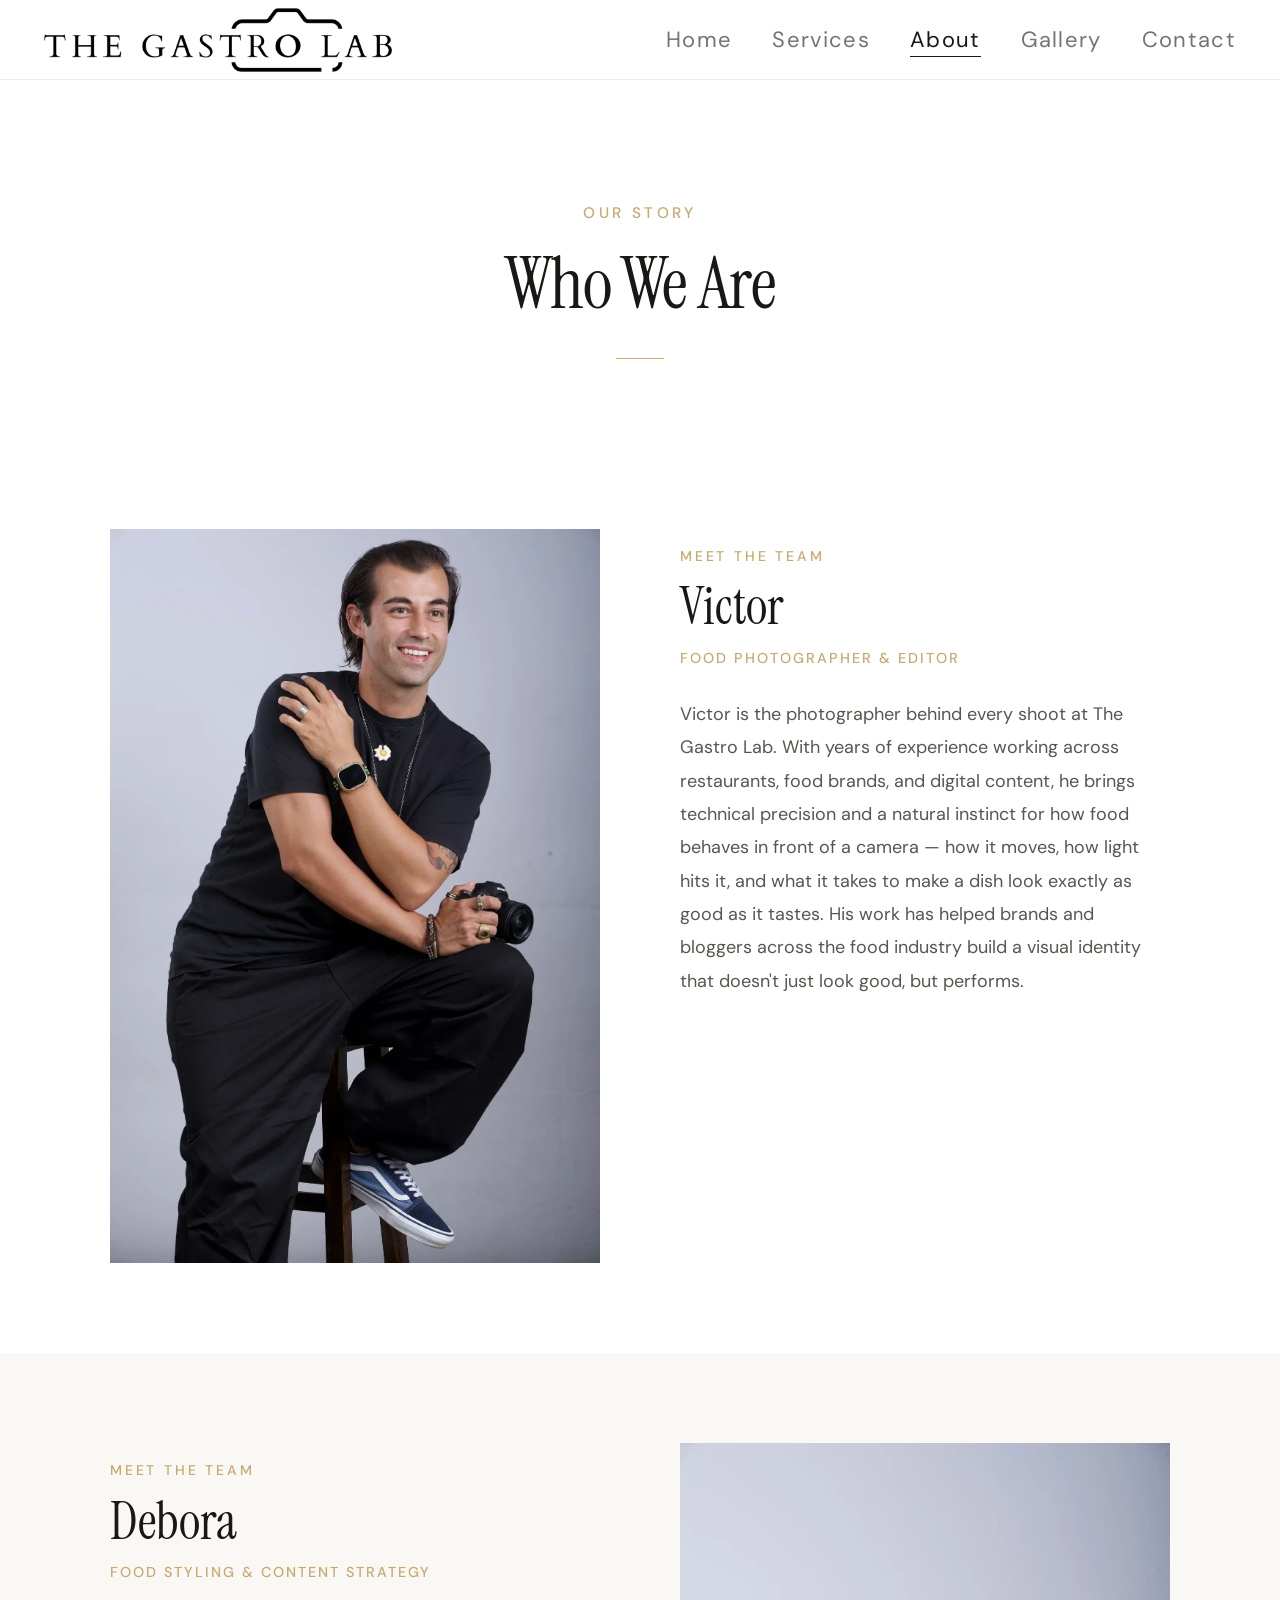
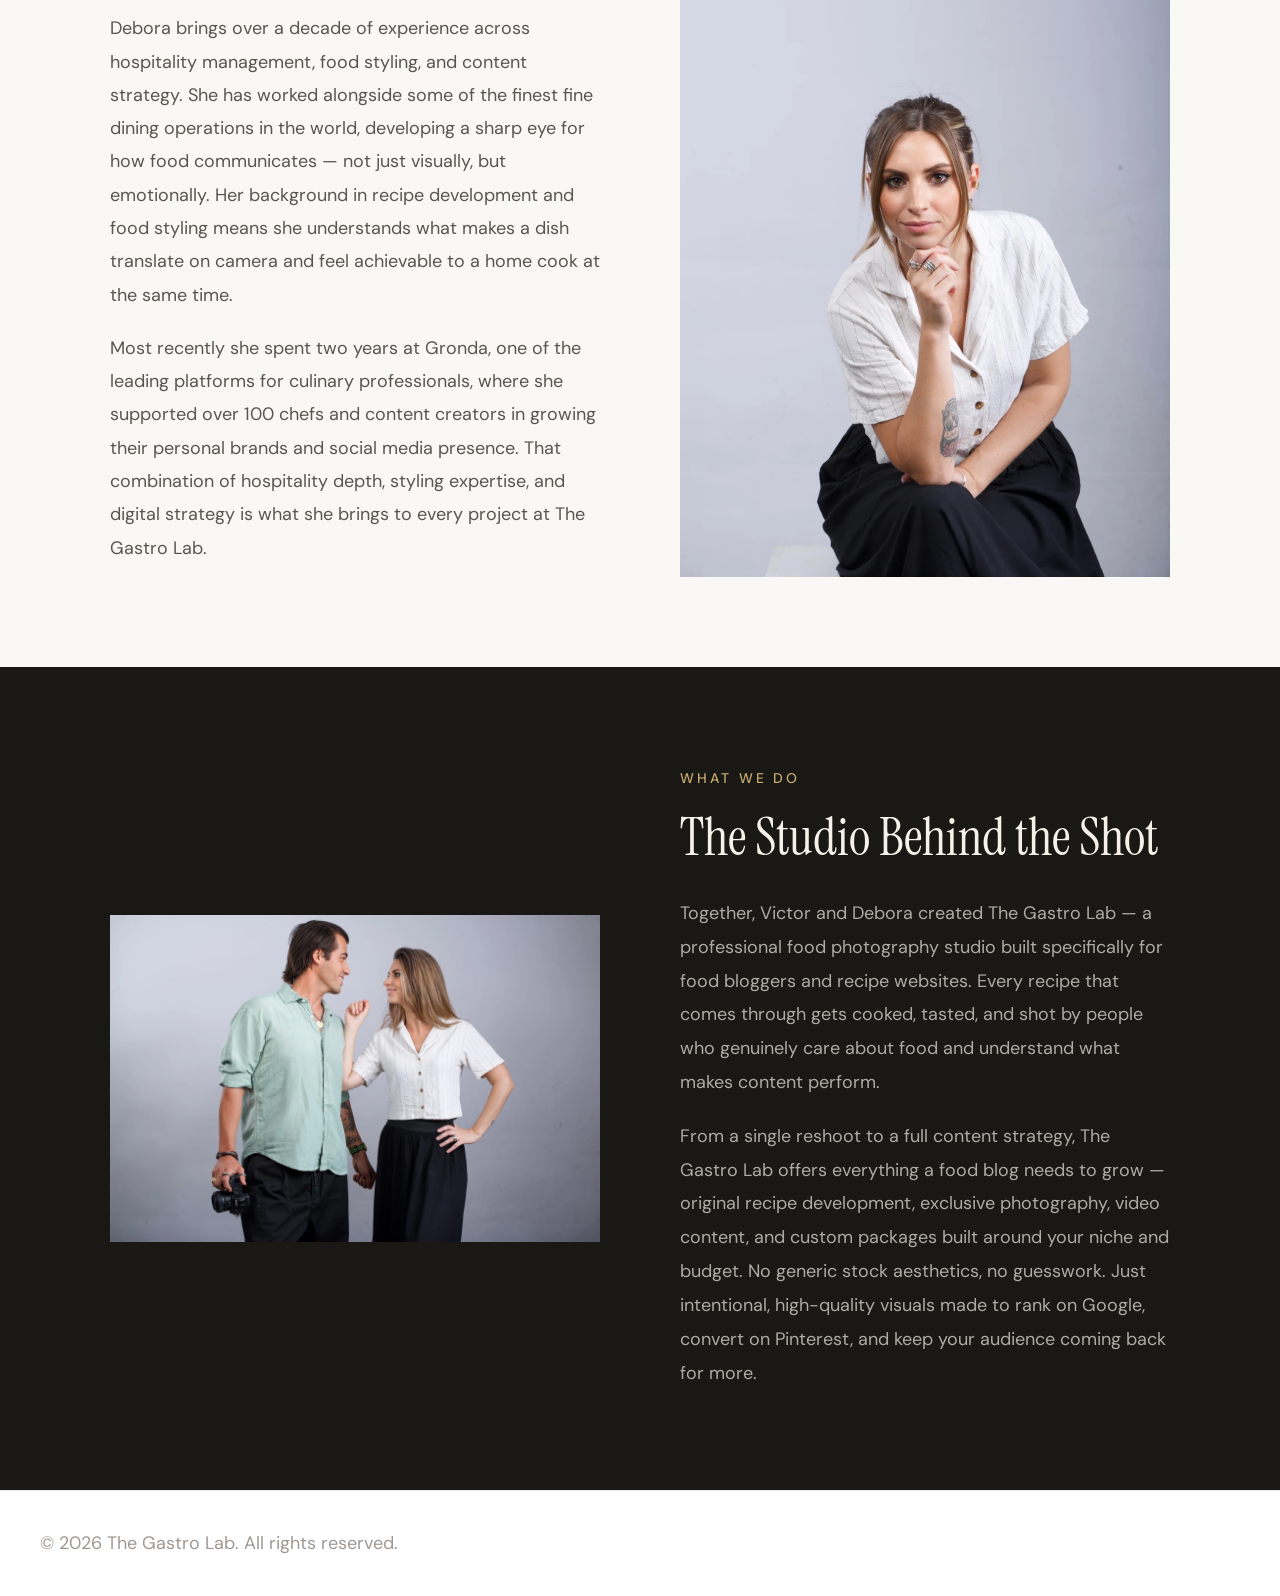
==== commit e5479717: "update Tue Apr 21 13:36:25 +07 2026" ====
--- a/about.html
+++ b/about.html
@@ -8,7 +8,7 @@
   <link rel="preconnect" href="https://fonts.googleapis.com">
   <link rel="preconnect" href="https://fonts.gstatic.com" crossorigin>
   <link href="https://fonts.googleapis.com/css2?family=Instrument+Serif:ital@0;1&family=DM+Sans:opsz,wght@9..40,300;9..40,400;9..40,500&display=swap" rel="stylesheet">
-  <link rel="stylesheet" href="styles-v3.css">
+  <link rel="stylesheet" href="styles-v4.css">
   <style>
     /* ── ABOUT PAGE OVERRIDES ── */
     body.page-about { background: #ffffff; }
--- a/styles-v4.css
+++ b/styles-v4.css
@@ -0,0 +1,1198 @@
+/* ============================================
+   THE GASTRO LAB — STYLESHEET
+   ============================================ */
+
+/* — VARIABLES — */
+:root {
+  --bg-primary:   #0a0a0a;
+  --bg-secondary: #111111;
+  --bg-card:      #161616;
+  --bg-card-h:    #1c1c1c;
+  --text:         #f5f0e8;
+  --text-muted:   #9a9485;
+  --text-dim:     #5a554f;
+  --gold:         #C8A96E;
+  --gold-light:   #d4b87a;
+  --gold-glow:    rgba(200,169,110,0.25);
+  --border:       rgba(200,169,110,0.12);
+  --border-mid:   rgba(200,169,110,0.3);
+  --overlay:      rgba(10,10,10,0.62);
+  --max-w:        1200px;
+  --ease:         0.28s ease;
+  --ease-slow:    0.55s ease;
+}
+
+/* — RESET — */
+*,*::before,*::after { box-sizing: border-box; margin: 0; padding: 0; }
+html { scroll-behavior: smooth; font-size: 18px; }
+body {
+  background: var(--bg-primary);
+  color: var(--text);
+  font-family: 'DM Sans', sans-serif;
+  line-height: 1.7;
+  -webkit-font-smoothing: antialiased;
+  overflow-x: hidden;
+}
+img { display: block; max-width: 100%; }
+a { color: inherit; text-decoration: none; }
+ul { list-style: none; }
+button { font-family: inherit; cursor: pointer; border: none; background: none; }
+
+/* — TYPOGRAPHY — */
+h1,h2,h3,h4 { font-family: 'Instrument Serif', serif; font-weight: 400; line-height: 1.12; }
+h1 { font-size: clamp(2.8rem, 6vw, 5.5rem); }
+h2 { font-size: clamp(2.2rem, 4vw, 4rem); }
+h3 { font-size: clamp(1.6rem, 3vw, 2.8rem); }
+h4 { font-size: clamp(1.2rem, 1.8vw, 1.7rem); }
+p  { color: var(--text-muted); line-height: 1.82; font-size: 1rem; }
+
+.label {
+  font-family: 'DM Sans', sans-serif;
+  font-size: 0.78rem;
+  font-weight: 500;
+  letter-spacing: 0.2em;
+  text-transform: uppercase;
+  color: var(--gold);
+}
+
+/* — LAYOUT — */
+.container { max-width: var(--max-w); margin: 0 auto; padding: 0 28px; }
+section { position: relative; }
+
+/* — NAVIGATION — */
+nav {
+  position: sticky;
+  top: 0;
+  z-index: 200;
+  padding: 0 44px;
+  height: 80px;
+  display: flex;
+  align-items: center;
+  justify-content: space-between;
+  background: var(--bg-primary);
+  border-bottom: 1px solid var(--border);
+  transition: background var(--ease), box-shadow var(--ease);
+}
+nav.scrolled {
+  box-shadow: 0 2px 24px rgba(0,0,0,0.18);
+}
+
+/* Light nav on homepage */
+body.page-home nav {
+  background: #fafaf8;
+  border-bottom-color: rgba(26,24,20,0.07);
+}
+body.page-home nav.scrolled {
+  box-shadow: 0 2px 16px rgba(26,24,20,0.07);
+}
+
+.nav-logo { z-index: 201; display: flex; align-items: center; }
+.nav-logo-img {
+  height: 64px;
+  width: auto;
+  display: block;
+  filter: brightness(0) invert(1);
+  transition: opacity var(--ease);
+}
+.nav-logo:hover .nav-logo-img { opacity: 0.75; }
+
+/* Homepage: logo is dark (black) on light background */
+body.page-home .nav-logo-img { filter: brightness(0); }
+
+.nav-links {
+  display: flex;
+  align-items: center;
+  gap: 40px;
+}
+.nav-links a {
+  font-size: 0.95rem;
+  font-weight: 400;
+  letter-spacing: 0.06em;
+  color: rgba(245,240,232,0.75);
+  transition: color var(--ease);
+  position: relative;
+}
+.nav-links a::after {
+  content: '';
+  position: absolute;
+  bottom: -3px; left: 0;
+  width: 0; height: 1px;
+  background: var(--gold);
+  transition: width var(--ease);
+}
+.nav-links a:hover,
+.nav-links a.active { color: var(--text); }
+.nav-links a:hover::after,
+.nav-links a.active::after { width: 100%; }
+
+/* Homepage nav links — dark text */
+body.page-home .nav-links a          { color: rgba(26,24,20,0.6); }
+body.page-home .nav-links a:hover,
+body.page-home .nav-links a.active   { color: #1a1814; }
+body.page-home .nav-links a::after   { background: #1a1814; }
+body.page-home .nav-toggle span      { background: #1a1814; }
+
+.nav-toggle {
+  display: none;
+  flex-direction: column;
+  gap: 5px;
+  z-index: 201;
+  padding: 4px;
+}
+.nav-toggle span {
+  display: block;
+  width: 22px; height: 1.5px;
+  background: var(--text);
+  transition: var(--ease);
+  transform-origin: center;
+}
+.nav-toggle.open span:nth-child(1) { transform: translateY(6.5px) rotate(45deg); }
+.nav-toggle.open span:nth-child(2) { opacity: 0; transform: scaleX(0); }
+.nav-toggle.open span:nth-child(3) { transform: translateY(-6.5px) rotate(-45deg); }
+
+/* — BUTTONS — */
+.btn {
+  display: inline-block;
+  padding: 14px 34px;
+  font-family: 'DM Sans', sans-serif;
+  font-size: 0.85rem;
+  font-weight: 500;
+  letter-spacing: 0.06em;
+  border: 1px solid transparent;
+  transition: all var(--ease);
+  cursor: pointer;
+  white-space: nowrap;
+}
+.btn-gold {
+  background: var(--gold);
+  color: var(--bg-primary);
+  border-color: var(--gold);
+}
+.btn-gold:hover {
+  background: var(--gold-light);
+  border-color: var(--gold-light);
+  box-shadow: 0 0 28px var(--gold-glow);
+}
+.btn-outline {
+  background: transparent;
+  color: var(--text);
+  border-color: rgba(245,240,232,0.35);
+}
+.btn-outline:hover {
+  border-color: var(--gold);
+  color: var(--gold);
+  box-shadow: 0 0 28px var(--gold-glow);
+}
+
+/* — FOOTER — */
+footer {
+  background: var(--bg-primary);
+  border-top: 1px solid var(--border);
+  padding: 36px 28px;
+}
+.footer-inner {
+  max-width: var(--max-w);
+  margin: 0 auto;
+  display: flex;
+  align-items: center;
+  justify-content: space-between;
+  flex-wrap: wrap;
+  gap: 12px;
+}
+.footer-copy { font-size: 0.78rem; color: var(--text-dim); }
+.footer-ig {
+  font-size: 0.78rem;
+  color: var(--text-muted);
+  letter-spacing: 0.04em;
+  transition: color var(--ease);
+}
+.footer-ig:hover { color: var(--gold); }
+
+/* — HERO — */
+.hero {
+  height: 100vh;
+  min-height: 620px;
+  display: flex;
+  align-items: center;
+  justify-content: center;
+  text-align: center;
+  overflow: hidden;
+}
+.hero--short  { height: 62vh; min-height: 420px; }
+.hero--medium { height: 74vh; min-height: 520px; }
+
+.hero-bg {
+  position: absolute;
+  inset: 0;
+  background: #1a1410 center/cover no-repeat;
+  z-index: 0;
+}
+.hero-overlay {
+  position: absolute;
+  inset: 0;
+  background: linear-gradient(
+    180deg,
+    rgba(10,10,10,0.38) 0%,
+    rgba(10,10,10,0.58) 50%,
+    rgba(10,10,10,0.82) 100%
+  );
+  z-index: 1;
+}
+/* Subtle film grain */
+.hero-overlay::after {
+  content: '';
+  position: absolute;
+  inset: 0;
+  background-image: url("data:image/svg+xml,%3Csvg viewBox='0 0 256 256' xmlns='http://www.w3.org/2000/svg'%3E%3Cfilter id='n'%3E%3CfeTurbulence type='fractalNoise' baseFrequency='0.9' numOctaves='4' stitchTiles='stitch'/%3E%3C/filter%3E%3Crect width='100%25' height='100%25' filter='url(%23n)' opacity='0.04'/%3E%3C/svg%3E");
+  background-size: 200px;
+  opacity: 0.35;
+  pointer-events: none;
+}
+.hero-content {
+  position: relative;
+  z-index: 2;
+  max-width: 820px;
+  padding: 0 28px;
+}
+.hero-content .label { margin-bottom: 22px; }
+.hero-content h1 { color: var(--text); margin-bottom: 22px; }
+.hero-subhead {
+  font-size: clamp(1rem, 2.2vw, 1.18rem);
+  color: rgba(245,240,232,0.72);
+  max-width: 560px;
+  margin: 0 auto 44px;
+  line-height: 1.72;
+}
+.hero-btns {
+  display: flex;
+  gap: 16px;
+  justify-content: center;
+  flex-wrap: wrap;
+}
+
+/* Hero animations */
+@keyframes fadeUp {
+  from { opacity: 0; transform: translateY(22px); }
+  to   { opacity: 1; transform: translateY(0); }
+}
+.hero-content .label   { animation: fadeUp 0.75s ease both; }
+.hero-content h1       { animation: fadeUp 0.75s ease 0.14s both; }
+.hero-subhead          { animation: fadeUp 0.75s ease 0.28s both; }
+.hero-btns             { animation: fadeUp 0.75s ease 0.42s both; }
+
+/* — HERO SPLIT (homepage) — */
+.hero-split {
+  display: grid;
+  grid-template-columns: 1fr 1fr;
+  background: #fafaf8;
+  height: 100vh;
+  min-height: 660px;
+  text-align: left;
+  align-items: stretch;
+}
+
+/* Override base hero flex centering for split layout */
+.hero-split .hero-left {
+  display: flex;
+  align-items: center;
+  padding: 120px 56px 80px 64px;
+  position: relative;
+}
+
+.hero-left-inner {
+  max-width: 500px;
+}
+
+.hero-split .hero-label {
+  color: var(--gold);
+  margin-bottom: 20px;
+  animation: fadeUp 0.7s ease both;
+}
+
+.hero-split .hero-headline {
+  color: #1a1814;
+  font-size: clamp(2.2rem, 4vw, 4rem);
+  line-height: 1.08;
+  letter-spacing: -0.01em;
+  margin-bottom: 26px;
+  animation: fadeUp 0.7s ease 0.12s both;
+}
+
+.hero-split .hero-subhead {
+  font-size: clamp(0.875rem, 1.4vw, 1rem);
+  color: #6b6660;
+  max-width: unset;
+  margin: 0 0 44px;
+  line-height: 1.8;
+  animation: fadeUp 0.7s ease 0.24s both;
+}
+
+.hero-split .hero-btns {
+  justify-content: flex-start;
+  align-items: center;
+  gap: 14px;
+  animation: fadeUp 0.7s ease 0.36s both;
+}
+
+/* Buttons for light hero */
+.btn-dark {
+  background: #1a1814;
+  color: #fafaf8;
+  border: 1px solid #1a1814;
+  padding: 14px 32px;
+  font-family: 'DM Sans', sans-serif;
+  font-size: 0.85rem;
+  font-weight: 500;
+  letter-spacing: 0.06em;
+  display: inline-block;
+  transition: background var(--ease), border-color var(--ease), box-shadow var(--ease);
+  white-space: nowrap;
+}
+.btn-dark:hover {
+  background: #2e2a25;
+  border-color: #2e2a25;
+  box-shadow: 0 6px 24px rgba(26,24,20,0.18);
+}
+
+.btn-dark-outline {
+  background: transparent;
+  color: #1a1814;
+  border: 1px solid rgba(26,24,20,0.4);
+  padding: 14px 32px;
+  font-family: 'DM Sans', sans-serif;
+  font-size: 0.85rem;
+  font-weight: 500;
+  letter-spacing: 0.06em;
+  display: inline-block;
+  transition: border-color var(--ease), color var(--ease);
+  white-space: nowrap;
+}
+.btn-dark-outline:hover {
+  border-color: #1a1814;
+  color: #1a1814;
+}
+
+.btn-text-link {
+  font-family: 'DM Sans', sans-serif;
+  font-size: 0.82rem;
+  font-weight: 500;
+  letter-spacing: 0.06em;
+  color: #8a7e72;
+  padding: 14px 4px;
+  border-bottom: 1px solid rgba(138,126,114,0.35);
+  display: inline-block;
+  transition: color var(--ease), border-color var(--ease);
+  white-space: nowrap;
+}
+.btn-text-link:hover {
+  color: #1a1814;
+  border-color: #1a1814;
+}
+
+/* Image grid — right side */
+.hero-right {
+  position: relative;
+  overflow: hidden;
+  height: 100%;
+}
+
+.hero-img-grid {
+  display: grid;
+  grid-template-columns: 1fr 1fr;
+  grid-template-rows: 1fr 1fr;
+  gap: 5px;
+  height: 100%;
+  width: 100%;
+  background: #fafaf8;
+}
+
+.hero-img-cell {
+  overflow: hidden;
+  background: #ede9e3;
+  animation: heroImgIn 0.9s ease calc(0.1s + var(--i) * 0.1s) both;
+}
+
+.hero-img-cell img {
+  width: 100%;
+  height: 100%;
+  object-fit: cover;
+  transition: transform 0.8s cubic-bezier(0.25, 0.46, 0.45, 0.94);
+  display: block;
+}
+.hero-img-cell:hover img { transform: scale(1.04); }
+
+@keyframes heroImgIn {
+  from { opacity: 0; transform: scale(1.04); }
+  to   { opacity: 1; transform: scale(1); }
+}
+
+/* Nav on light hero — keep text readable */
+
+/* — SECTION HEADER — */
+.section-header {
+  text-align: center;
+  margin-bottom: 64px;
+}
+.section-header .label { margin-bottom: 14px; }
+.section-header h2 { color: var(--text); }
+
+/* — SERVICES PREVIEW (index) — */
+.services-preview {
+  padding: 100px 28px;
+  background: var(--bg-secondary);
+}
+.services-grid {
+  max-width: var(--max-w);
+  margin: 0 auto;
+  display: grid;
+  grid-template-columns: repeat(4, 1fr);
+  gap: 1px;
+  background: var(--border);
+  border: 1px solid var(--border);
+}
+.svc-card {
+  background: var(--bg-card);
+  padding: 40px 30px;
+  border-top: 2px solid var(--gold);
+  display: flex;
+  flex-direction: column;
+  transition: background var(--ease), box-shadow var(--ease);
+}
+.svc-card:hover {
+  background: var(--bg-card-h);
+  box-shadow: inset 0 0 40px rgba(200,169,110,0.04), 0 0 40px rgba(200,169,110,0.06);
+}
+.svc-icon { width: 38px; height: 38px; color: var(--gold); margin-bottom: 26px; flex-shrink: 0; }
+.svc-card h4 { color: var(--text); margin-bottom: 12px; }
+.svc-card p  { font-size: 0.88rem; flex-grow: 1; margin-bottom: 20px; }
+.svc-card-link {
+  display: inline-block;
+  font-size: 0.75rem;
+  font-weight: 500;
+  letter-spacing: 0.1em;
+  text-transform: uppercase;
+  color: var(--gold);
+  border-bottom: 1px solid rgba(200,169,110,0.35);
+  padding-bottom: 3px;
+  margin-top: auto;
+  transition: border-color var(--ease), letter-spacing var(--ease);
+}
+.svc-card-link:hover {
+  border-color: var(--gold);
+  letter-spacing: 0.16em;
+}
+body.page-home .svc-card-link { color: var(--gold); border-bottom-color: rgba(200,169,110,0.35); }
+.svc-price {
+  font-size: 0.72rem;
+  font-weight: 600;
+  letter-spacing: 0.12em;
+  text-transform: uppercase;
+  color: var(--gold);
+  border-top: 1px solid var(--border);
+  padding-top: 20px;
+  margin-top: auto;
+}
+
+/* — PORTFOLIO STRIP — */
+.portfolio-section {
+  padding: 90px 0;
+  background: var(--bg-primary);
+}
+.portfolio-section .section-header { padding: 0 28px; margin-bottom: 44px; }
+.portfolio-strip {
+  display: flex;
+  gap: 10px;
+  overflow-x: auto;
+  scroll-snap-type: x mandatory;
+  scrollbar-width: none;
+  -ms-overflow-style: none;
+  padding: 0 28px 4px;
+  cursor: grab;
+  touch-action: pan-x;
+  -webkit-overflow-scrolling: touch;
+}
+.portfolio-strip::-webkit-scrollbar { display: none; }
+.portfolio-strip.dragging { cursor: grabbing; user-select: none; }
+.portfolio-item {
+  flex: 0 0 auto;
+  width: 290px;
+  height: 406px;
+  scroll-snap-align: start;
+  overflow: hidden;
+  background: var(--bg-card);
+}
+.portfolio-item img {
+  width: 100%; height: 100%;
+  object-fit: cover;
+  transition: transform var(--ease-slow);
+}
+.portfolio-item:hover img { transform: scale(1.05); }
+
+/* — BLOG / SUBSTACK SECTION — */
+.blog-section {
+  padding: 100px 28px;
+  background: var(--bg-secondary);
+}
+.blog-grid {
+  max-width: var(--max-w);
+  margin: 0 auto;
+  display: grid;
+  grid-template-columns: repeat(3,1fr);
+  gap: 24px;
+}
+.blog-card {
+  background: var(--bg-card);
+  border: 1px solid var(--border);
+  overflow: hidden;
+  transition: border-color var(--ease), box-shadow var(--ease), transform var(--ease);
+}
+.blog-card:hover {
+  border-color: var(--border-mid);
+  box-shadow: 0 12px 40px rgba(0,0,0,0.4);
+  transform: translateY(-5px);
+}
+.blog-img {
+  height: 210px;
+  overflow: hidden;
+  background: var(--bg-card);
+}
+.blog-img img { width: 100%; height: 100%; object-fit: cover; transition: transform var(--ease-slow); }
+.blog-card:hover .blog-img img { transform: scale(1.05); }
+.blog-body { padding: 26px; }
+.blog-body .label { margin-bottom: 10px; }
+.blog-body h4 { color: var(--text); margin-bottom: 12px; line-height: 1.4; }
+.blog-body p  { font-size: 0.875rem; margin-bottom: 22px; }
+.read-more {
+  font-size: 0.82rem;
+  font-weight: 500;
+  color: var(--gold);
+  letter-spacing: 0.04em;
+  transition: letter-spacing var(--ease);
+}
+.read-more:hover { letter-spacing: 0.1em; }
+
+/* — CONTACT SECTION — */
+.contact-section {
+  padding: 110px 28px;
+  background: var(--bg-primary);
+  border-top: 1px solid var(--border);
+}
+.contact-wrap {
+  max-width: 620px;
+  margin: 0 auto;
+  text-align: center;
+}
+.contact-wrap h2  { color: var(--text); margin-bottom: 14px; }
+.contact-wrap > p { margin-bottom: 52px; }
+.contact-form { text-align: left; }
+.form-row { margin-bottom: 20px; }
+.form-row label {
+  display: block;
+  font-size: 0.72rem;
+  font-weight: 500;
+  letter-spacing: 0.14em;
+  text-transform: uppercase;
+  color: var(--text-muted);
+  margin-bottom: 8px;
+}
+.form-row input,
+.form-row select,
+.form-row textarea {
+  width: 100%;
+  background: var(--bg-card);
+  border: 1px solid var(--border);
+  color: var(--text);
+  font-family: 'DM Sans', sans-serif;
+  font-size: 0.95rem;
+  padding: 13px 16px;
+  outline: none;
+  -webkit-appearance: none;
+  transition: border-color var(--ease), box-shadow var(--ease);
+}
+.form-row input::placeholder,
+.form-row textarea::placeholder { color: var(--text-dim); }
+.form-row input:focus,
+.form-row select:focus,
+.form-row textarea:focus {
+  border-color: var(--gold);
+  box-shadow: 0 0 0 3px var(--gold-glow);
+}
+.form-row select {
+  cursor: pointer;
+  background-image: url("data:image/svg+xml,%3Csvg xmlns='http://www.w3.org/2000/svg' width='12' height='7' viewBox='0 0 12 7'%3E%3Cpath d='M1 1l5 5 5-5' stroke='%23C8A96E' stroke-width='1.5' fill='none' stroke-linecap='round' stroke-linejoin='round'/%3E%3C/svg%3E");
+  background-repeat: no-repeat;
+  background-position: right 16px center;
+  padding-right: 44px;
+}
+.form-row select option { background: var(--bg-card); }
+.form-row textarea { resize: vertical; min-height: 140px; }
+.btn-submit { width: 100%; padding: 16px; margin-top: 4px; }
+.contact-email {
+  margin-top: 30px;
+  font-size: 0.78rem;
+  color: var(--text-dim);
+  letter-spacing: 0.06em;
+}
+
+/* — ABOUT INTRO — */
+.about-intro {
+  padding: 110px 28px;
+  background: var(--bg-primary);
+}
+.about-grid {
+  max-width: var(--max-w);
+  margin: 0 auto;
+  display: grid;
+  grid-template-columns: 1fr 1fr;
+  gap: 88px;
+  align-items: center;
+}
+.about-img-wrap { position: relative; }
+.about-img-wrap img { width: 100%; aspect-ratio: 3/4; object-fit: cover; }
+.about-img-wrap::after {
+  content: '';
+  position: absolute;
+  bottom: -18px; right: -18px;
+  width: 70%; height: 70%;
+  border: 1px solid var(--border);
+  z-index: -1;
+  pointer-events: none;
+}
+.about-text .label { margin-bottom: 14px; }
+.about-text h3  { color: var(--text); margin-bottom: 24px; }
+.about-text p   { font-size: 1.04rem; line-height: 1.82; }
+
+/* — EXPERIENCE SECTION (about) — */
+.experience-section {
+  padding: 100px 28px;
+  background: var(--bg-secondary);
+}
+.exp-grid {
+  max-width: var(--max-w);
+  margin: 0 auto;
+  display: grid;
+  grid-template-columns: repeat(3,1fr);
+  gap: 32px;
+}
+.exp-item {
+  padding: 44px 36px;
+  border: 1px solid var(--border);
+  transition: border-color var(--ease), box-shadow var(--ease);
+}
+.exp-item:hover {
+  border-color: var(--border-mid);
+  box-shadow: 0 0 40px rgba(200,169,110,0.06);
+}
+.exp-num {
+  font-family: 'Instrument Serif', serif;
+  font-size: 3.2rem;
+  color: var(--gold);
+  opacity: 0.75;
+  line-height: 1;
+  margin-bottom: 18px;
+}
+.exp-item h4 { color: var(--text); margin-bottom: 12px; }
+
+/* — SERVICES PAGE: service sections — */
+.service-section {
+  padding: 100px 0;
+  border-bottom: 1px solid var(--border);
+  background: var(--bg-primary);
+}
+.service-section:nth-child(even) { background: var(--bg-secondary); }
+.service-layout {
+  max-width: var(--max-w);
+  margin: 0 auto;
+  padding: 0 28px;
+  display: grid;
+  grid-template-columns: 1fr 1fr;
+  gap: 88px;
+  align-items: center;
+}
+.service-layout--rev .svc-img  { order: 2; }
+.service-layout--rev .svc-text { order: 1; }
+
+.svc-img {
+  overflow: hidden;
+  background: var(--bg-card);
+}
+.svc-img img {
+  width: 100%;
+  aspect-ratio: 4/5;
+  object-fit: cover;
+  transition: transform var(--ease-slow);
+}
+.svc-img:hover img { transform: scale(1.03); }
+
+.svc-badge {
+  display: inline-block;
+  font-size: 0.68rem;
+  font-weight: 600;
+  letter-spacing: 0.16em;
+  text-transform: uppercase;
+  color: var(--bg-primary);
+  background: var(--gold);
+  padding: 5px 12px;
+  margin-bottom: 16px;
+}
+.svc-text .label { margin-bottom: 8px; }
+.svc-text h3  { color: var(--text); margin-bottom: 22px; }
+.svc-text > p { font-size: 1.04rem; line-height: 1.82; margin-bottom: 36px; }
+.svc-includes-label {
+  font-size: 0.72rem;
+  font-weight: 500;
+  letter-spacing: 0.14em;
+  text-transform: uppercase;
+  color: var(--text-muted);
+  margin-bottom: 12px;
+}
+body.page-services .svc-includes-label { color: #8a7e72; }
+.svc-includes { margin-bottom: 36px; }
+.svc-includes li {
+  font-size: 0.875rem;
+  color: var(--text-muted);
+  padding: 9px 0;
+  border-bottom: 1px solid rgba(200,169,110,0.07);
+  display: flex;
+  align-items: center;
+  gap: 12px;
+}
+.svc-includes li::before {
+  content: '';
+  width: 18px; height: 1px;
+  background: var(--gold);
+  flex-shrink: 0;
+}
+.svc-price-tag {
+  font-size: 0.82rem;
+  font-weight: 600;
+  letter-spacing: 0.14em;
+  text-transform: uppercase;
+  color: var(--gold);
+  padding: 20px 0;
+  border-top: 1px solid var(--border);
+  border-bottom: 1px solid var(--border);
+}
+
+/* ============================================
+   SERVICES PAGE LIGHT THEME (body.page-services)
+   ============================================ */
+body.page-services { background: #fafaf8; }
+
+body.page-services .svc-intro-section,
+body.page-services .service-section,
+body.page-services .how-section { background: #fafaf8; }
+
+body.page-services .service-section:nth-child(even) { background: #f2efe9; }
+
+/* Intro text */
+body.page-services .svc-intro-lead  { color: #1a1814; }
+body.page-services .svc-intro-sub   { color: #6b6660; }
+
+/* Service layout text */
+body.page-services .svc-text .label { color: var(--gold); }
+body.page-services .svc-text h3     { color: #1a1814; }
+body.page-services .svc-text > p    { color: #6b6660; }
+body.page-services .svc-includes li { color: #6b6660; border-bottom-color: rgba(26,24,20,0.06); }
+body.page-services .svc-includes li::before { background: var(--gold); }
+body.page-services .svc-best-for    { color: #6b6660; }
+body.page-services .svc-best-for strong { color: #1a1814; }
+body.page-services .svc-badge       { background: var(--gold); color: #1a1814; }
+
+/* How it works */
+body.page-services .section-header h2  { color: #1a1814; }
+body.page-services .section-header .label { color: var(--gold); }
+body.page-services .how-grid           { background: rgba(26,24,20,0.05); border-color: rgba(26,24,20,0.05); }
+body.page-services .how-step           { background: #ffffff; }
+body.page-services .how-num            { color: var(--gold); opacity: 0.5; }
+body.page-services .how-step h4        { color: #1a1814; }
+body.page-services .how-step p         { color: #6b6660; }
+
+/* CTA - keep dark for contrast */
+body.page-services .cta-section { background: #1a1814; border-top-color: transparent; }
+body.page-services .cta-section .label { color: var(--gold); }
+body.page-services .cta-section h2  { color: #fafaf8; }
+body.page-services .cta-body        { color: rgba(250,250,248,0.65); margin-bottom: 44px; }
+.cta-btns { display: flex; gap: 16px; justify-content: center; flex-wrap: wrap; }
+.cta-body { font-size: 1.05rem; line-height: 1.75; max-width: 480px; margin: 0 auto 44px; }
+
+/* — SERVICES PAGE INTRO — */
+.svc-intro-section {
+  padding: 56px 28px 48px;
+  background: var(--bg-primary);
+  border-bottom: 1px solid var(--border);
+}
+.svc-intro-inner {
+  max-width: 760px;
+  margin: 0 auto;
+  text-align: center;
+}
+.svc-intro-lead {
+  font-family: 'Instrument Serif', serif;
+  font-size: clamp(1.25rem, 2.2vw, 1.7rem);
+  color: var(--text);
+  line-height: 1.5;
+  margin-bottom: 20px;
+}
+.svc-intro-sub {
+  font-size: 1rem;
+  color: var(--text-muted);
+  line-height: 1.75;
+}
+
+/* Best for line */
+.svc-best-for {
+  font-size: 0.875rem;
+  color: var(--text-muted);
+  border-left: 2px solid var(--gold);
+  padding-left: 14px;
+  margin-bottom: 32px;
+  line-height: 1.6;
+}
+.svc-best-for strong { color: var(--text); font-weight: 500; }
+
+/* Remove price tags on services page */
+.svc-price-tag { display: none; }
+
+/* — HOW IT WORKS — */
+.how-section {
+  padding: 100px 28px;
+  background: var(--bg-secondary);
+}
+.how-grid {
+  max-width: var(--max-w);
+  margin: 60px auto 0;
+  display: grid;
+  grid-template-columns: repeat(4,1fr);
+  gap: 1px;
+  background: var(--border);
+  border: 1px solid var(--border);
+}
+.how-step {
+  background: var(--bg-card);
+  padding: 44px 32px;
+}
+.how-num {
+  font-family: 'Instrument Serif', serif;
+  font-size: 4.5rem;
+  color: var(--gold);
+  opacity: 0.22;
+  line-height: 1;
+  margin-bottom: 24px;
+}
+.how-step h4 { color: var(--text); font-size: 1.1rem; margin-bottom: 12px; }
+.how-step p  { font-size: 0.875rem; }
+
+/* — CTA SECTION — */
+.cta-section {
+  padding: 130px 28px;
+  background: var(--bg-primary);
+  border-top: 1px solid var(--border);
+  text-align: center;
+}
+.cta-section h2 { color: var(--text); margin-bottom: 44px; }
+
+/* — SUBSTACK SECTION — */
+.substack-section {
+  padding: 100px 28px;
+  background: #fafaf8;
+}
+.substack-inner {
+  max-width: var(--max-w);
+  margin: 0 auto;
+  display: grid;
+  grid-template-columns: 1fr 1fr;
+  gap: 80px;
+  align-items: center;
+}
+.substack-text .label { margin-bottom: 18px; }
+.substack-text h2 {
+  color: #1a1814;
+  font-size: clamp(1.7rem, 3vw, 2.8rem);
+  margin-bottom: 20px;
+  line-height: 1.15;
+}
+.substack-text > p {
+  color: #6b6660;
+  font-size: 1rem;
+  margin-bottom: 36px;
+  max-width: 400px;
+}
+
+/* Substack post card — matches the dark green aesthetic */
+.substack-card {
+  display: block;
+  background: #2d4a3e;
+  border-radius: 10px;
+  padding: 40px 44px;
+  text-decoration: none;
+  transition: transform 0.28s ease, box-shadow 0.28s ease;
+}
+.substack-card:hover {
+  transform: translateY(-4px);
+  box-shadow: 0 20px 60px rgba(45,74,62,0.22);
+}
+.substack-card-title {
+  font-family: 'Instrument Serif', serif;
+  font-size: clamp(1.2rem, 2vw, 1.55rem);
+  color: #ffffff;
+  line-height: 1.3;
+  margin-bottom: 20px;
+}
+.substack-card-excerpt {
+  font-size: 0.9rem;
+  color: rgba(255,255,255,0.72);
+  line-height: 1.75;
+  margin-bottom: 32px;
+}
+.substack-card-byline {
+  font-size: 0.78rem;
+  font-weight: 500;
+  letter-spacing: 0.06em;
+  color: rgba(255,255,255,0.5);
+  text-transform: uppercase;
+}
+
+/* — COMMUNITY SECTION — */
+.community-section {
+  padding: 72px 28px;
+  background: #f2efe9;
+  border-top: 1px solid rgba(26,24,20,0.06);
+  border-bottom: 1px solid rgba(26,24,20,0.06);
+  text-align: center;
+}
+.community-inner {
+  max-width: 580px;
+  margin: 0 auto;
+  display: flex;
+  flex-direction: column;
+  align-items: center;
+  gap: 0;
+}
+.community-icon {
+  width: 48px;
+  height: 48px;
+  color: var(--gold);
+  margin-bottom: 20px;
+}
+.community-section .label { margin-bottom: 12px; }
+.community-section h2 {
+  color: #1a1814;
+  font-size: clamp(1.6rem, 3vw, 2.4rem);
+  margin-bottom: 18px;
+}
+.community-section p {
+  color: #6b6660;
+  font-size: 0.97rem;
+  line-height: 1.78;
+  max-width: 480px;
+  margin-bottom: 36px;
+}
+.community-btn {
+  font-size: 0.88rem;
+  padding: 13px 36px;
+}
+
+/* ============================================
+   HOMEPAGE LIGHT THEME  (body.page-home)
+   ============================================ */
+
+body.page-home .services-preview,
+body.page-home .portfolio-section,
+body.page-home .blog-section { background: #fafaf8; }
+
+body.page-home .contact-section {
+  background: #fafaf8;
+  border-top-color: rgba(26,24,20,0.07);
+}
+
+/* Section headers */
+body.page-home .section-header h2    { color: #1a1814; }
+body.page-home .section-header .label { color: var(--gold); }
+
+/* Services — 5 columns, white cards */
+body.page-home .services-grid {
+  grid-template-columns: repeat(5, 1fr);
+  background: rgba(26,24,20,0.05);
+  border-color: rgba(26,24,20,0.05);
+}
+body.page-home .svc-card {
+  background: #ffffff;
+  border-top: 2px solid var(--gold);
+}
+body.page-home .svc-card:hover {
+  background: #faf7f2;
+  box-shadow: 0 10px 40px rgba(26,24,20,0.06);
+}
+body.page-home .svc-card h4  { color: #1a1814; }
+body.page-home .svc-card p   { color: #6b6660; }
+body.page-home .svc-icon     { color: var(--gold); }
+body.page-home .svc-price    { display: none; }
+
+/* Portfolio strip */
+body.page-home .portfolio-section .section-header h2 { color: #1a1814; }
+body.page-home .portfolio-item { background: #e8e4df; }
+
+/* Blog cards */
+body.page-home .blog-card {
+  background: #ffffff;
+  border-color: rgba(26,24,20,0.06);
+}
+body.page-home .blog-card:hover {
+  border-color: rgba(26,24,20,0.14);
+  box-shadow: 0 8px 32px rgba(26,24,20,0.07);
+}
+body.page-home .blog-img         { background: #ede9e3; }
+body.page-home .blog-body h4     { color: #1a1814; }
+body.page-home .blog-body p      { color: #6b6660; }
+body.page-home .blog-body .label { color: var(--gold); }
+
+/* Contact form */
+body.page-home .contact-wrap h2   { color: #1a1814; }
+body.page-home .contact-wrap > p  { color: #6b6660; }
+body.page-home .contact-section .label { color: var(--gold); }
+body.page-home .form-row label    { color: #8a7e72; }
+body.page-home .form-row input,
+body.page-home .form-row select,
+body.page-home .form-row textarea {
+  background: #ffffff;
+  border-color: rgba(26,24,20,0.12);
+  color: #1a1814;
+}
+body.page-home .form-row input::placeholder,
+body.page-home .form-row textarea::placeholder { color: #c0b9b0; }
+body.page-home .form-row select option { background: #ffffff; color: #1a1814; }
+body.page-home .form-row input:focus,
+body.page-home .form-row select:focus,
+body.page-home .form-row textarea:focus {
+  border-color: var(--gold);
+  box-shadow: 0 0 0 3px rgba(200,169,110,0.13);
+}
+body.page-home .btn-submit {
+  background: #1a1814;
+  color: #fafaf8;
+  border-color: #1a1814;
+}
+body.page-home .btn-submit:hover {
+  background: #2e2a25;
+  border-color: #2e2a25;
+  box-shadow: 0 4px 20px rgba(26,24,20,0.18);
+}
+body.page-home .contact-email { color: #aaa49c; }
+
+/* — RESPONSIVE — */
+@media (max-width: 1100px) {
+  .hero-split .hero-left { padding: 120px 40px 80px 44px; }
+}
+
+@media (max-width: 1024px) {
+  .services-grid { grid-template-columns: repeat(2,1fr); }
+  .how-grid      { grid-template-columns: repeat(2,1fr); }
+  .service-layout,
+  .about-grid    { gap: 52px; }
+  body.page-home .services-grid { grid-template-columns: repeat(3, 1fr); }
+}
+
+@media (max-width: 768px) {
+  nav { padding: 0 24px; height: 68px; }
+
+  .nav-toggle { display: flex; }
+  .nav-links {
+    display: none;
+    position: fixed;
+    inset: 0;
+    background: rgba(10,10,10,0.97);
+    flex-direction: column;
+    align-items: center;
+    justify-content: center;
+    gap: 44px;
+    z-index: 200;
+  }
+  .nav-links.open { display: flex; }
+  .nav-links a { font-size: 1.35rem; }
+
+  /* Always show light text in the open mobile overlay, regardless of page theme */
+  .nav-links.open a                        { color: rgba(245,240,232,0.85) !important; }
+  .nav-links.open a:hover,
+  .nav-links.open a.active                 { color: #ffffff !important; }
+
+  body.page-home .services-grid { grid-template-columns: repeat(2, 1fr); }
+
+  /* Hero split stacks on mobile */
+  .hero-split {
+    grid-template-columns: 1fr;
+    grid-template-rows: auto auto;
+    height: auto;
+    min-height: unset;
+  }
+  .hero-split .hero-left {
+    padding: 110px 28px 52px;
+    order: 1;
+  }
+  .hero-left-inner { max-width: 100%; }
+  .hero-right {
+    order: 2;
+    height: 70vw;
+    min-height: 320px;
+  }
+  .hero-split .hero-btns { gap: 12px; }
+
+  .services-grid    { grid-template-columns: 1fr; }
+  .blog-grid        { grid-template-columns: 1fr; }
+  .exp-grid         { grid-template-columns: 1fr; }
+  .about-grid       { grid-template-columns: 1fr; gap: 44px; }
+  .about-img-wrap::after { display: none; }
+
+  .service-layout {
+    grid-template-columns: 1fr;
+    gap: 40px;
+    padding: 0 20px;
+  }
+  .service-layout--rev .svc-img  { order: unset; }
+  .service-layout--rev .svc-text { order: unset; }
+
+  .how-grid { grid-template-columns: 1fr; }
+
+  .footer-inner { flex-direction: column; text-align: center; }
+  .portfolio-item { width: 240px; height: 336px; }
+
+  .substack-inner { grid-template-columns: 1fr; gap: 44px; }
+  .substack-card { padding: 32px; }
+
+  .services-preview,
+  .portfolio-section,
+  .substack-section,
+  .contact-section,
+  .about-intro,
+  .experience-section,
+  .service-section,
+  .how-section,
+  .cta-section { padding-top: 64px; padding-bottom: 64px; }
+}
+
+@media (max-width: 480px) {
+  body.page-home .services-grid { grid-template-columns: 1fr; }
+  .hero-btns { flex-direction: column; align-items: flex-start; }
+  .hero-split .hero-btns { align-items: flex-start; }
+  .btn { width: 100%; text-align: center; }
+  .btn-dark, .btn-dark-outline { width: 100%; text-align: center; }
+  .btn-text-link { width: auto; }
+}
+
+/* ── MOBILE SCALE-DOWN (base sizes are desktop-first) ── */
+@media (max-width: 768px) {
+  html { font-size: 15px; }
+  .nav-links a { font-size: 1.35rem; }
+}
+
+/* ── DESKTOP FONT SIZES (769px and up) ── */
+@media (min-width: 769px) {
+  h1                   { font-size: 72px !important; }
+  h2                   { font-size: 52px !important; }
+  h3                   { font-size: 26px !important; }
+  p                    { font-size: 18px !important; }
+  .svc-card p          { font-size: 16px !important; }
+  .svc-text > p        { font-size: 18px !important; }
+  .how-step p          { font-size: 18px !important; }
+  .nav-links a         { font-size: 22px !important; }
+}
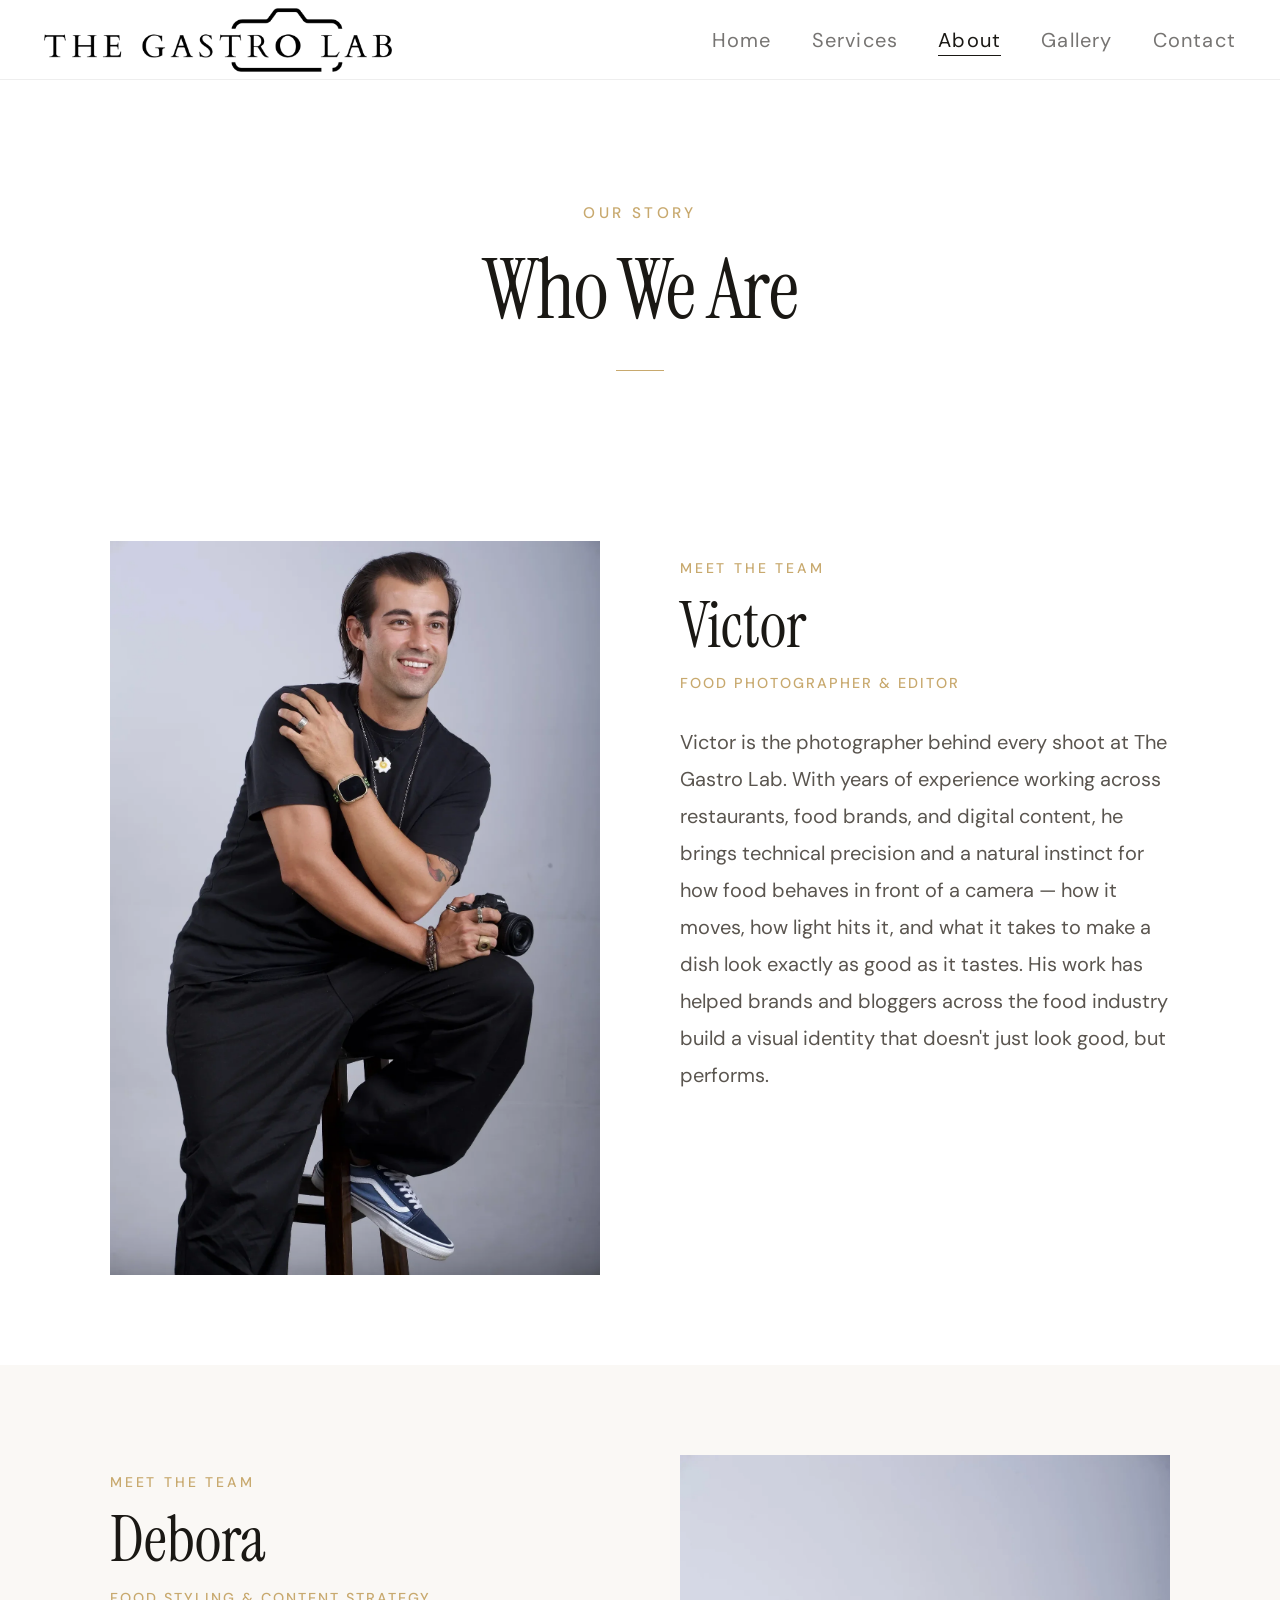
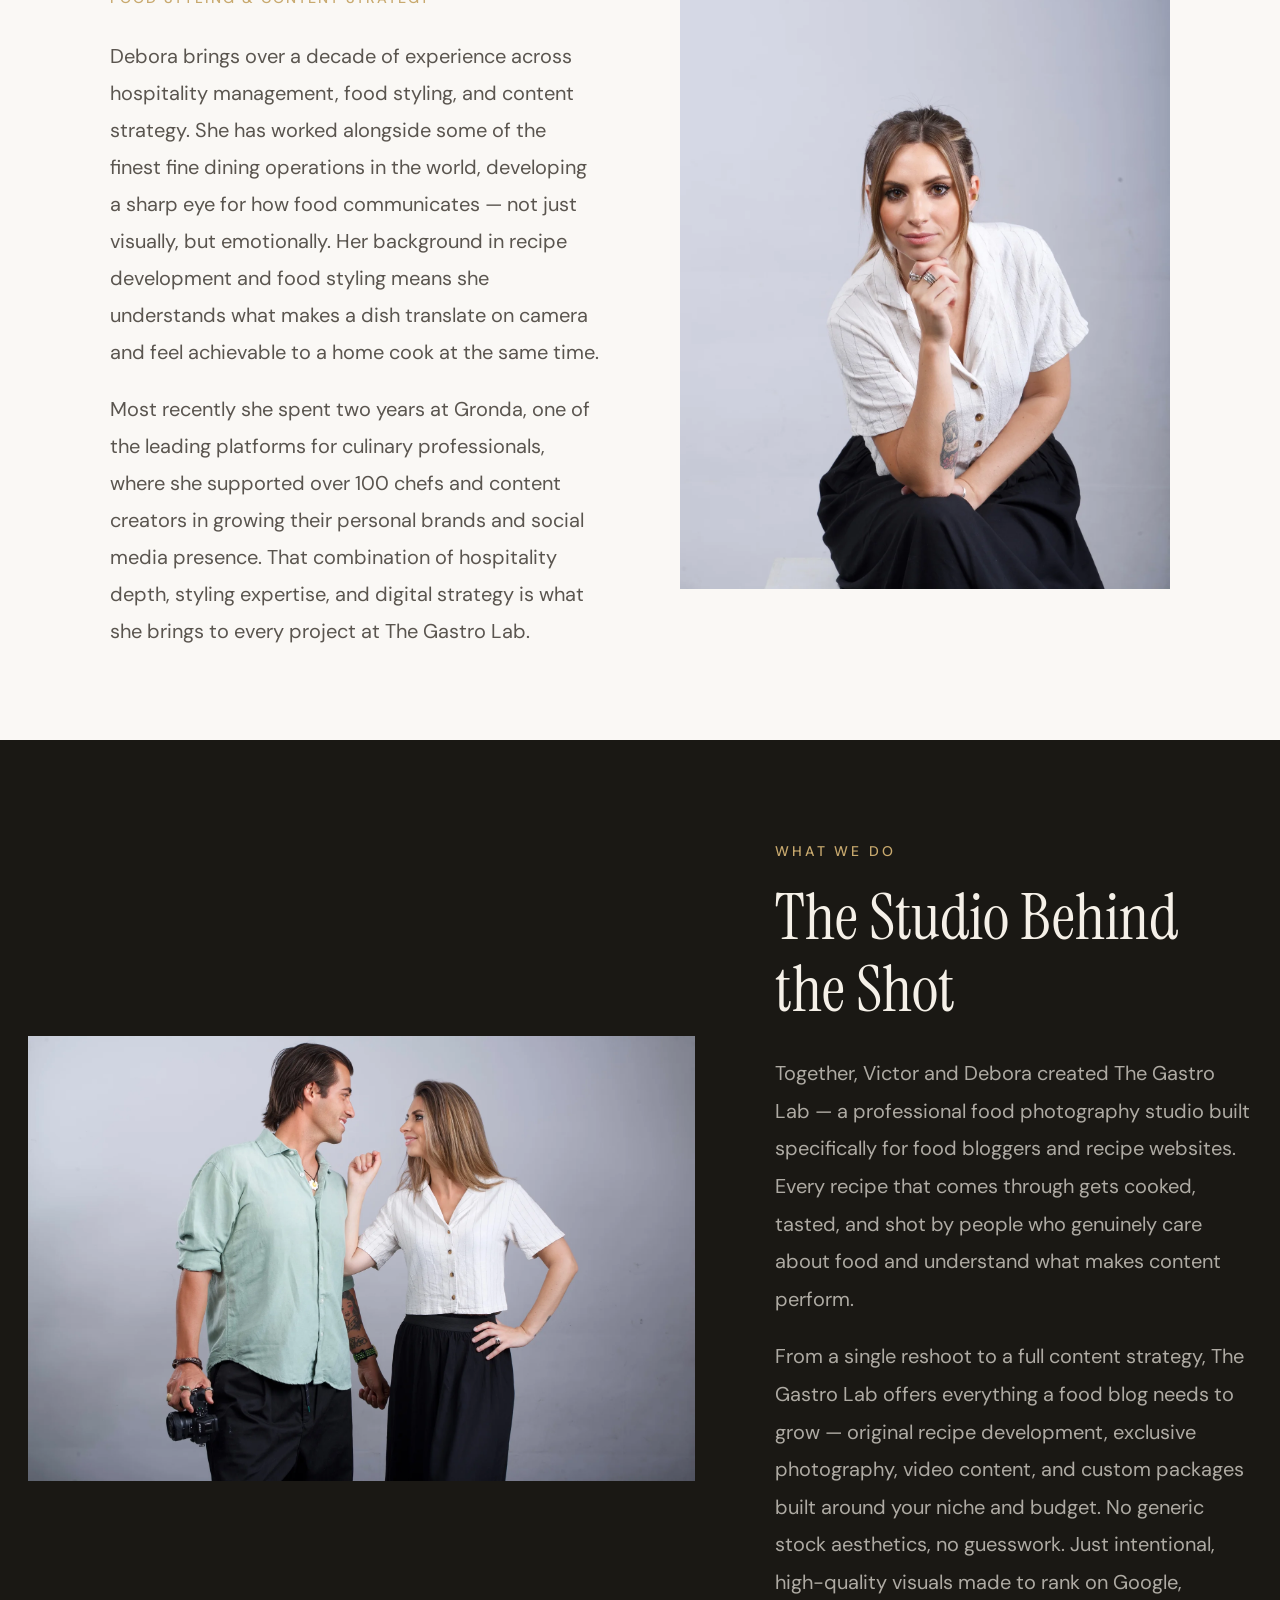
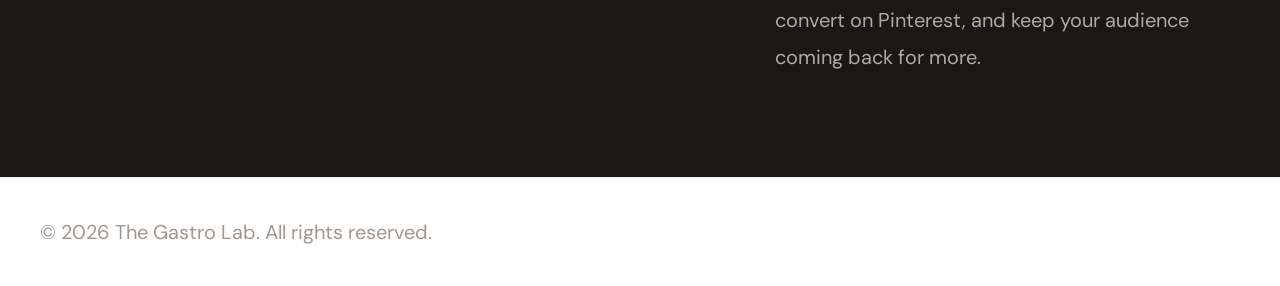
==== commit 83c43501: "update Tue Apr 21 14:11:30 +07 2026" ====
--- a/about.html
+++ b/about.html
@@ -126,10 +126,10 @@
       background: #1a1814;
     }
     .gastrolab-inner {
-      max-width: 1060px;
+      max-width: 1400px;
       margin: 0 auto;
       display: grid;
-      grid-template-columns: 1fr 1fr;
+      grid-template-columns: 1.4fr 1fr;
       gap: 80px;
       align-items: center;
     }
--- a/styles-v4.css
+++ b/styles-v4.css
@@ -1,6 +1,27 @@
 /* ============================================
    THE GASTRO LAB — STYLESHEET
    ============================================ */
+
+/* ============================================
+   ✏️  EASY EDIT — SERVICES CARD SECTION
+   Change these values to resize the cards.
+   ============================================ */
+:root {
+  /* Card grid */
+  --svc-cols:           5;          /* number of columns: 3, 4, or 5 */
+  --svc-grid-maxwidth:  1440px;     /* total width of the grid */
+  --svc-card-padding:   40px 28px;  /* space inside each card */
+
+  /* Card base text sizes (scaled by the +/- control bar) */
+  --svc-title-size:     20px;
+  --svc-body-size:      14px;
+  --svc-link-size:      13px;
+
+  /* Set by JS control bars — do not edit */
+  --svc-scale:          1;
+  --how-scale:          1;
+}
+/* ============================================ */
 
 /* — VARIABLES — */
 :root {
@@ -515,8 +536,8 @@
 .portfolio-strip.dragging { cursor: grabbing; user-select: none; }
 .portfolio-item {
   flex: 0 0 auto;
-  width: 290px;
-  height: 406px;
+  width: 580px;
+  height: 720px;
   scroll-snap-align: start;
   overflow: hidden;
   background: var(--bg-card);
@@ -1012,13 +1033,15 @@
 
 /* Services — 5 columns, white cards */
 body.page-home .services-grid {
-  grid-template-columns: repeat(5, 1fr);
+  grid-template-columns: repeat(var(--svc-cols), 1fr);
+  max-width: var(--svc-grid-maxwidth);
   background: rgba(26,24,20,0.05);
   border-color: rgba(26,24,20,0.05);
 }
 body.page-home .svc-card {
   background: #ffffff;
   border-top: 2px solid var(--gold);
+  padding: var(--svc-card-padding);
 }
 body.page-home .svc-card:hover {
   background: #faf7f2;
@@ -1179,6 +1202,67 @@
   .btn-text-link { width: auto; }
 }
 
+/* ── CARD SIZE CONTROL BAR (desktop only) ── */
+#cardSizeControl {
+  display: none !important;
+}
+@media (min-width: 769px) {
+  #cardSizeControl {
+    display: none !important;
+    /* display: flex; ← uncomment to re-enable the control bar */
+    flex-direction: column;
+    gap: 8px;
+    position: fixed;
+    bottom: 32px;
+    right: 32px;
+    z-index: 500;
+    background: rgba(245,240,232,0.97);
+    border: 1px solid rgba(200,169,110,0.45);
+    border-radius: 8px;
+    padding: 14px 16px;
+    box-shadow: 0 4px 20px rgba(26,24,20,0.10);
+    backdrop-filter: blur(6px);
+  }
+  .csc-row {
+    display: flex;
+    align-items: center;
+    gap: 8px;
+  }
+  .csc-row + .csc-row {
+    padding-top: 8px;
+    border-top: 1px solid rgba(200,169,110,0.25);
+  }
+  .csc-label {
+    font-family: 'DM Sans', sans-serif;
+    font-size: 10px;
+    font-weight: 500;
+    letter-spacing: 0.13em;
+    text-transform: uppercase;
+    color: #8a8278;
+    width: 100px;
+  }
+  .csc-btn {
+    width: 28px;
+    height: 28px;
+    border-radius: 4px;
+    border: 1px solid rgba(200,169,110,0.5);
+    background: transparent;
+    color: #C8A96E;
+    font-size: 17px;
+    line-height: 1;
+    cursor: pointer;
+    font-family: 'DM Sans', sans-serif;
+    display: flex;
+    align-items: center;
+    justify-content: center;
+    transition: background 0.18s, color 0.18s;
+  }
+  .csc-btn:hover {
+    background: #C8A96E;
+    color: #fff;
+  }
+}
+
 /* ── MOBILE SCALE-DOWN (base sizes are desktop-first) ── */
 @media (max-width: 768px) {
   html { font-size: 15px; }
@@ -1187,12 +1271,31 @@
 
 /* ── DESKTOP FONT SIZES (769px and up) ── */
 @media (min-width: 769px) {
-  h1                   { font-size: 72px !important; }
-  h2                   { font-size: 52px !important; }
-  h3                   { font-size: 26px !important; }
-  p                    { font-size: 18px !important; }
-  .svc-card p          { font-size: 16px !important; }
-  .svc-text > p        { font-size: 18px !important; }
-  .how-step p          { font-size: 18px !important; }
-  .nav-links a         { font-size: 22px !important; }
-}
+  h1                        { font-size: 84px !important; }
+  h2                        { font-size: 64px !important; }
+  h3                        { font-size: 40px !important; }
+  h4                        { font-size: 30px !important; }
+
+  p                         { font-size: 20px !important; }
+  .hero-subhead             { font-size: 20px !important; }
+
+  .svc-card h4              { font-size: calc(var(--svc-title-size) * var(--svc-scale)) !important; }
+  .svc-card p               { font-size: calc(var(--svc-body-size)  * var(--svc-scale)) !important; }
+  .svc-card-link            { font-size: calc(var(--svc-link-size)  * var(--svc-scale)) !important; }
+
+  .svc-text > p             { font-size: 20px !important; }
+  .svc-includes li          { font-size: 18px !important; }
+  .svc-best-for             { font-size: 18px !important; }
+
+  .how-step h4              { font-size: calc(26px   * var(--how-scale)) !important; }
+  .how-step p               { font-size: calc(18px   * var(--how-scale)) !important; }
+  .how-num                  { font-size: calc(4.5rem * var(--how-scale)) !important; }
+
+  .about-text p             { font-size: 20px !important; }
+  .cta-body                 { font-size: 20px !important; }
+
+  .nav-links a              { font-size: 20px !important; }
+
+  .svc-intro-lead           { font-size: 32px !important; }
+  .svc-intro-sub            { font-size: 22px !important; }
+}
